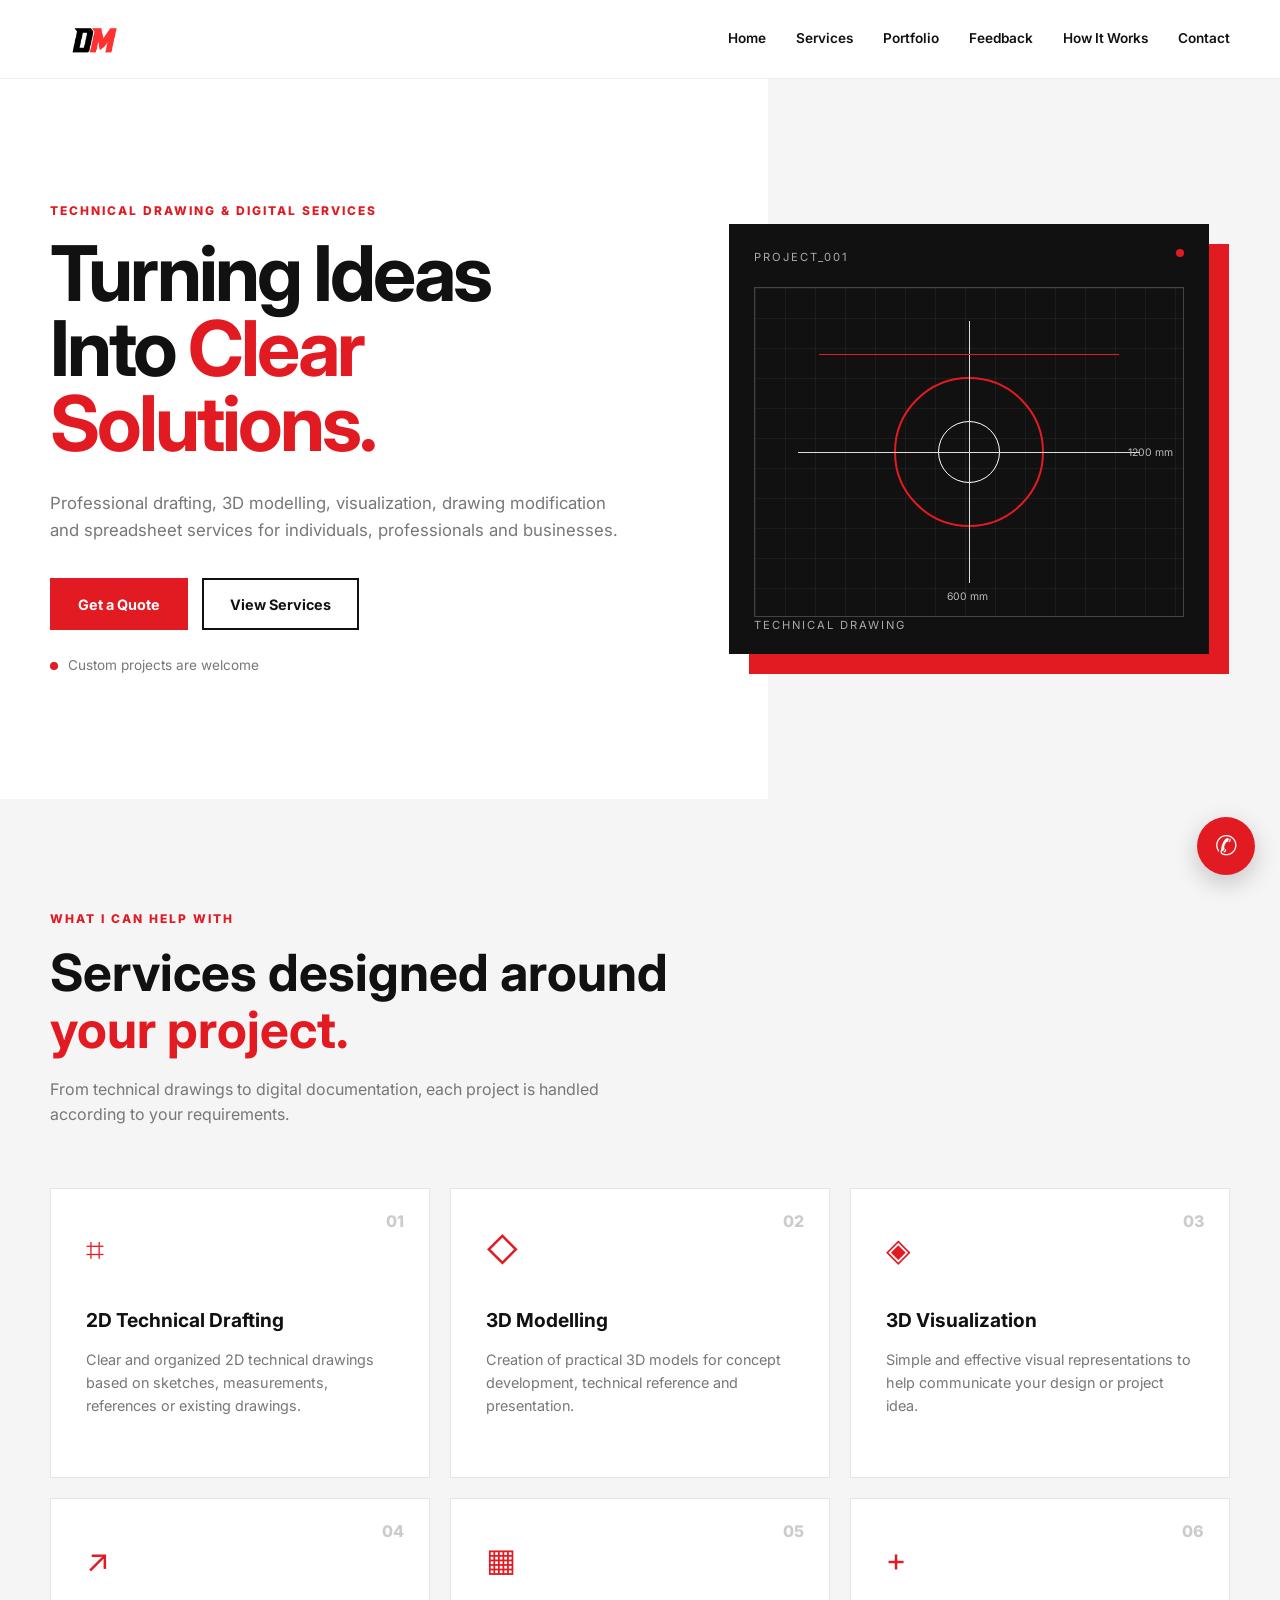
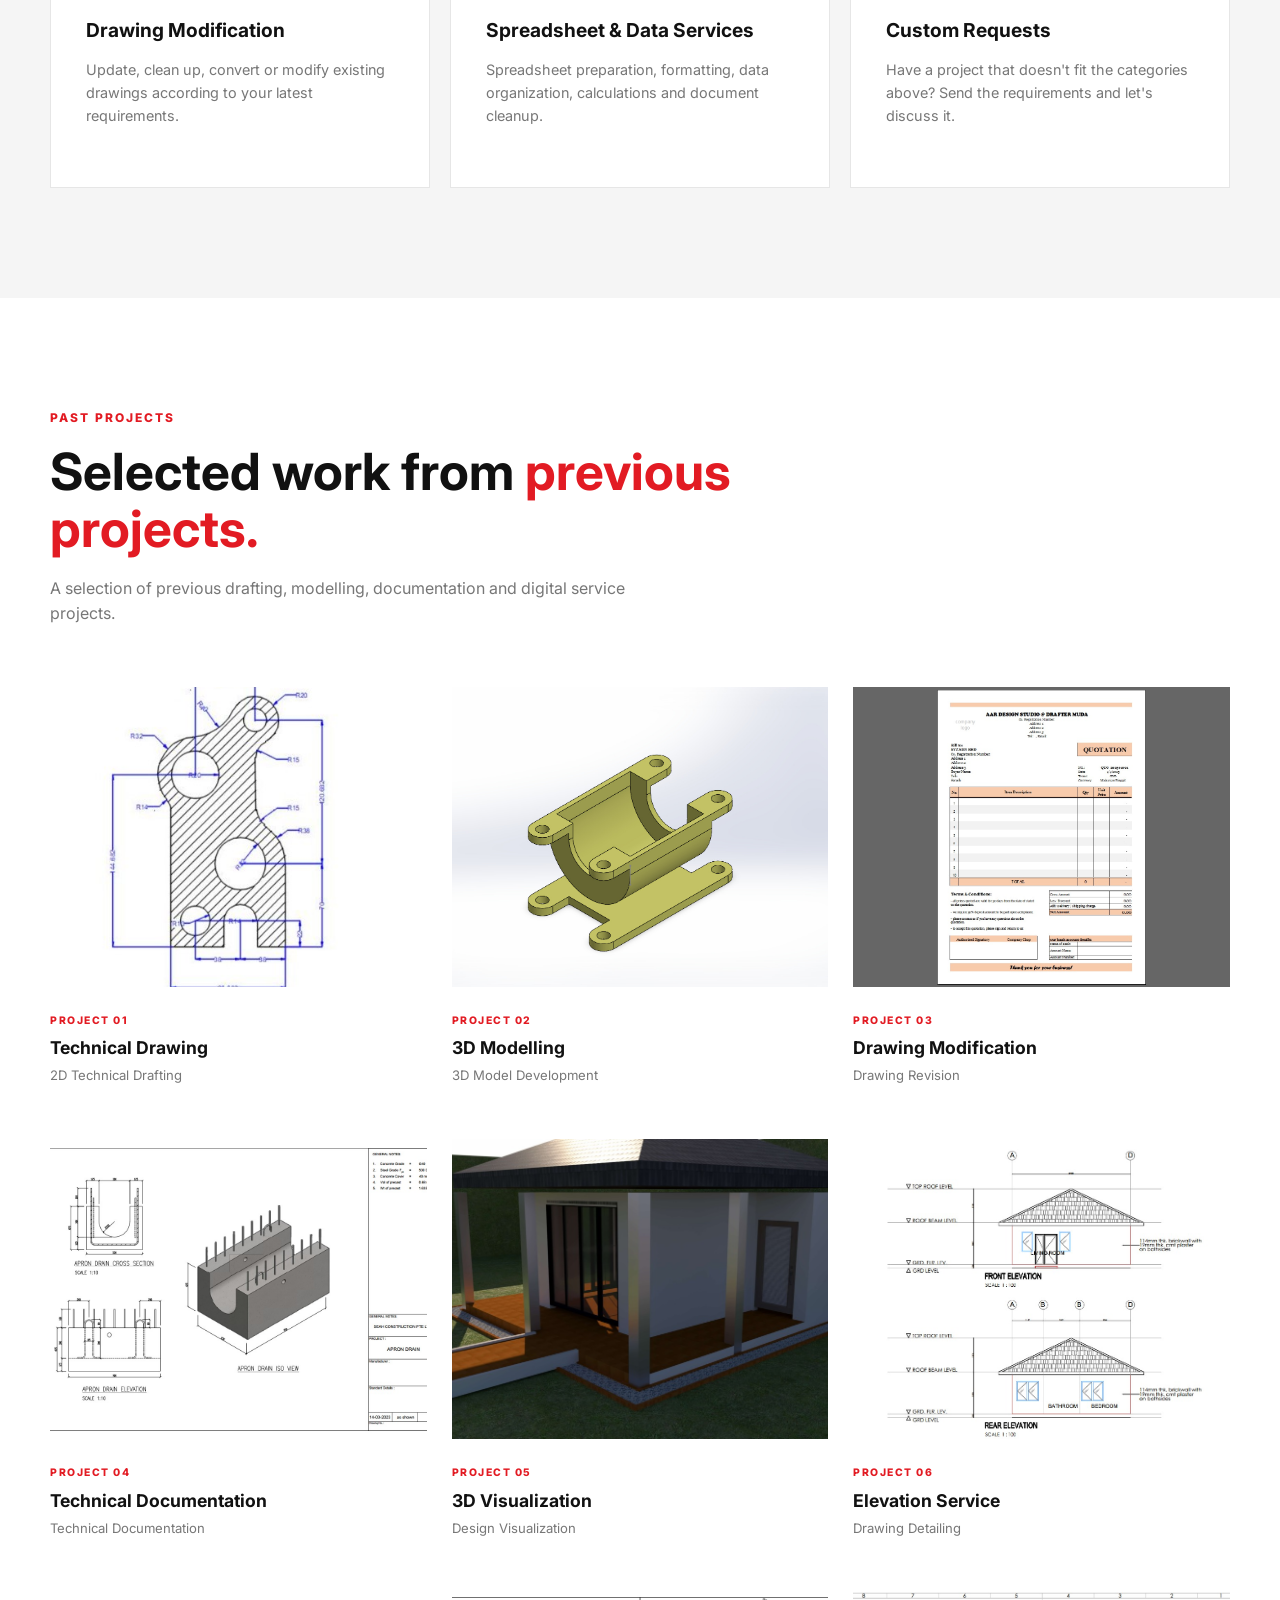
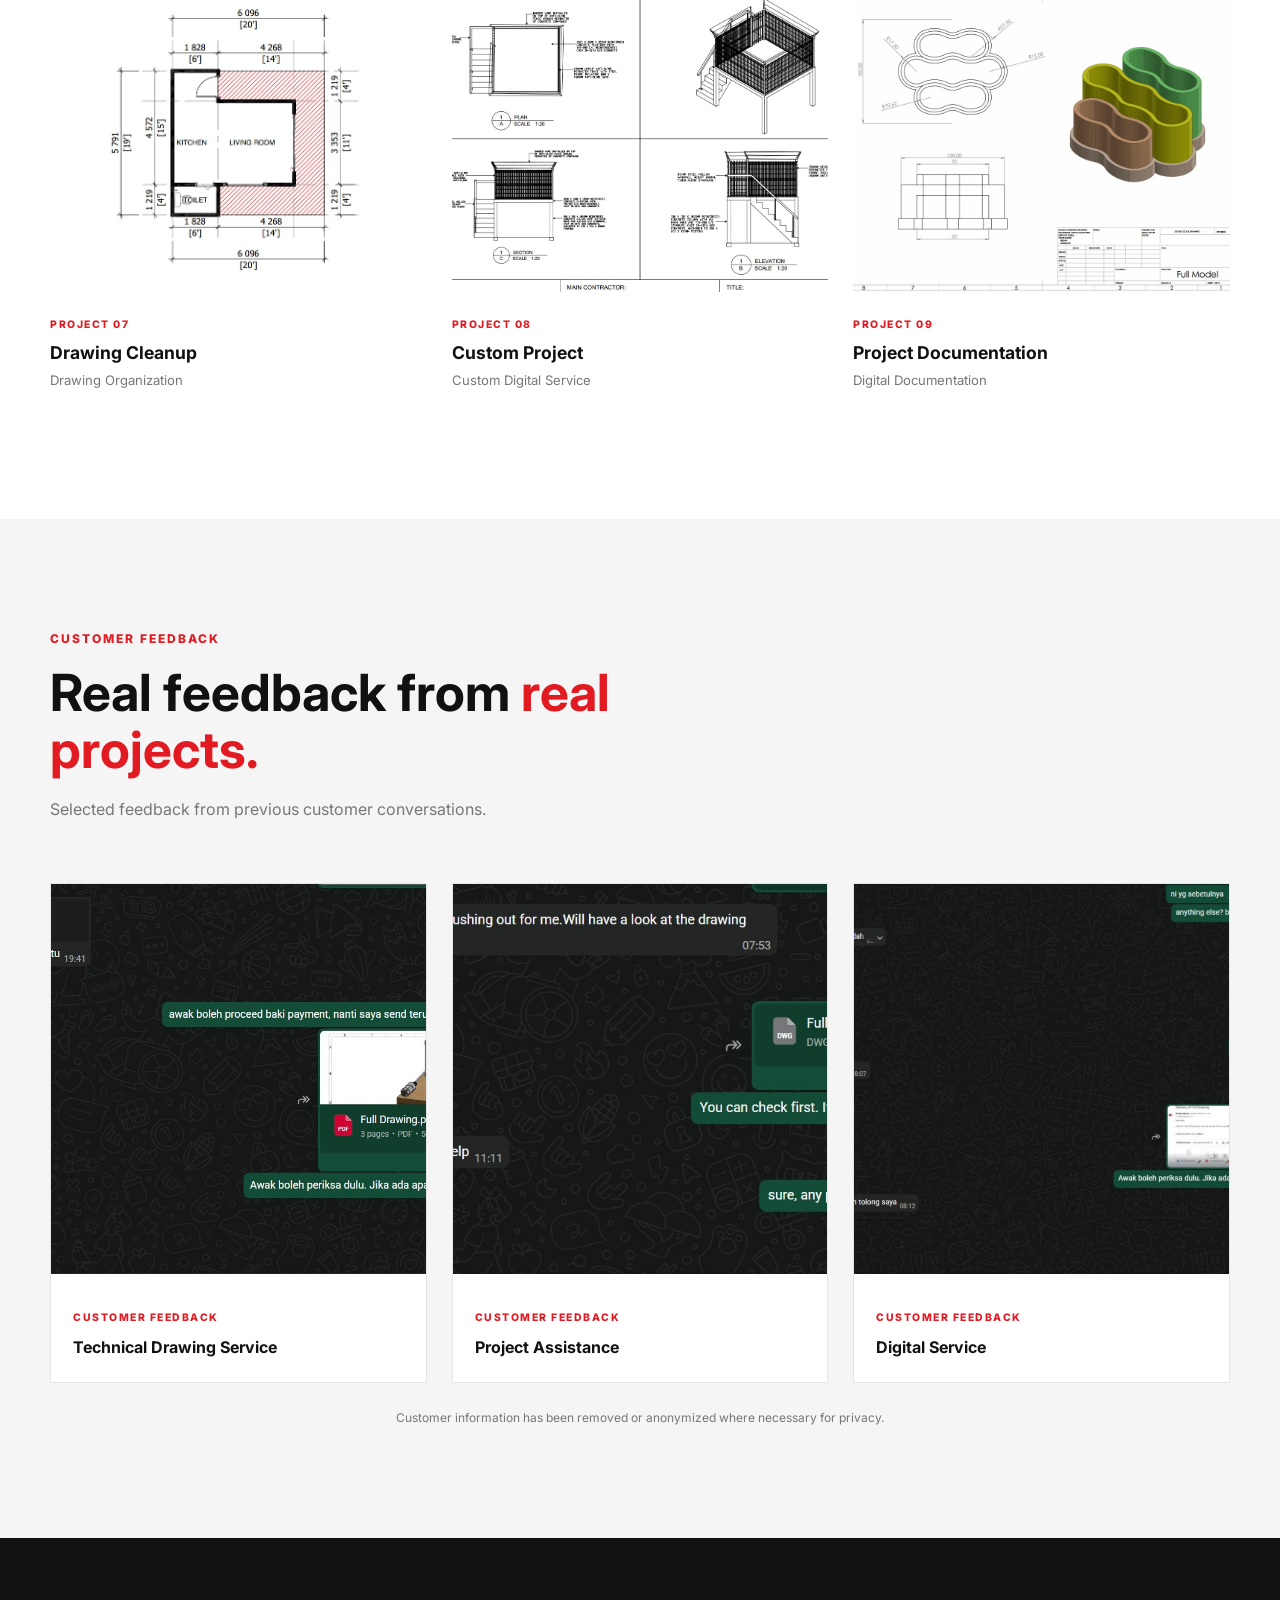
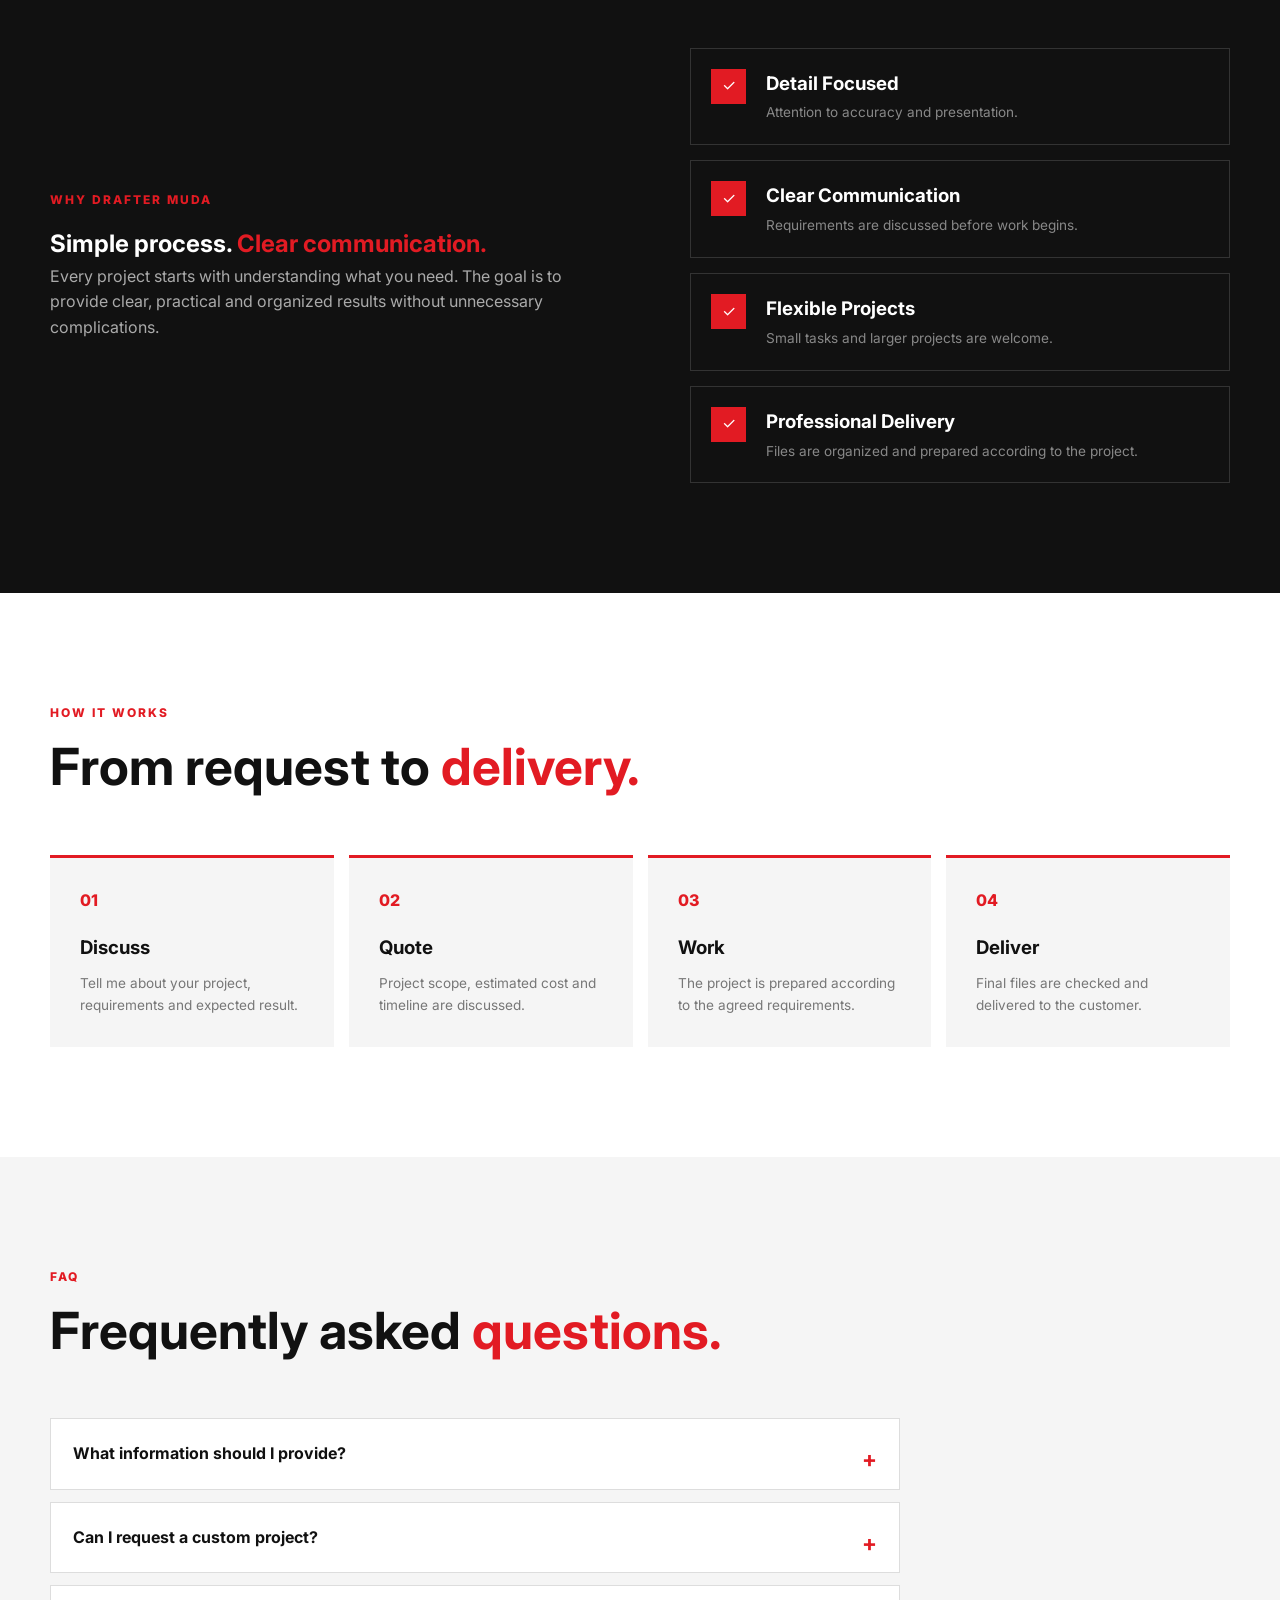
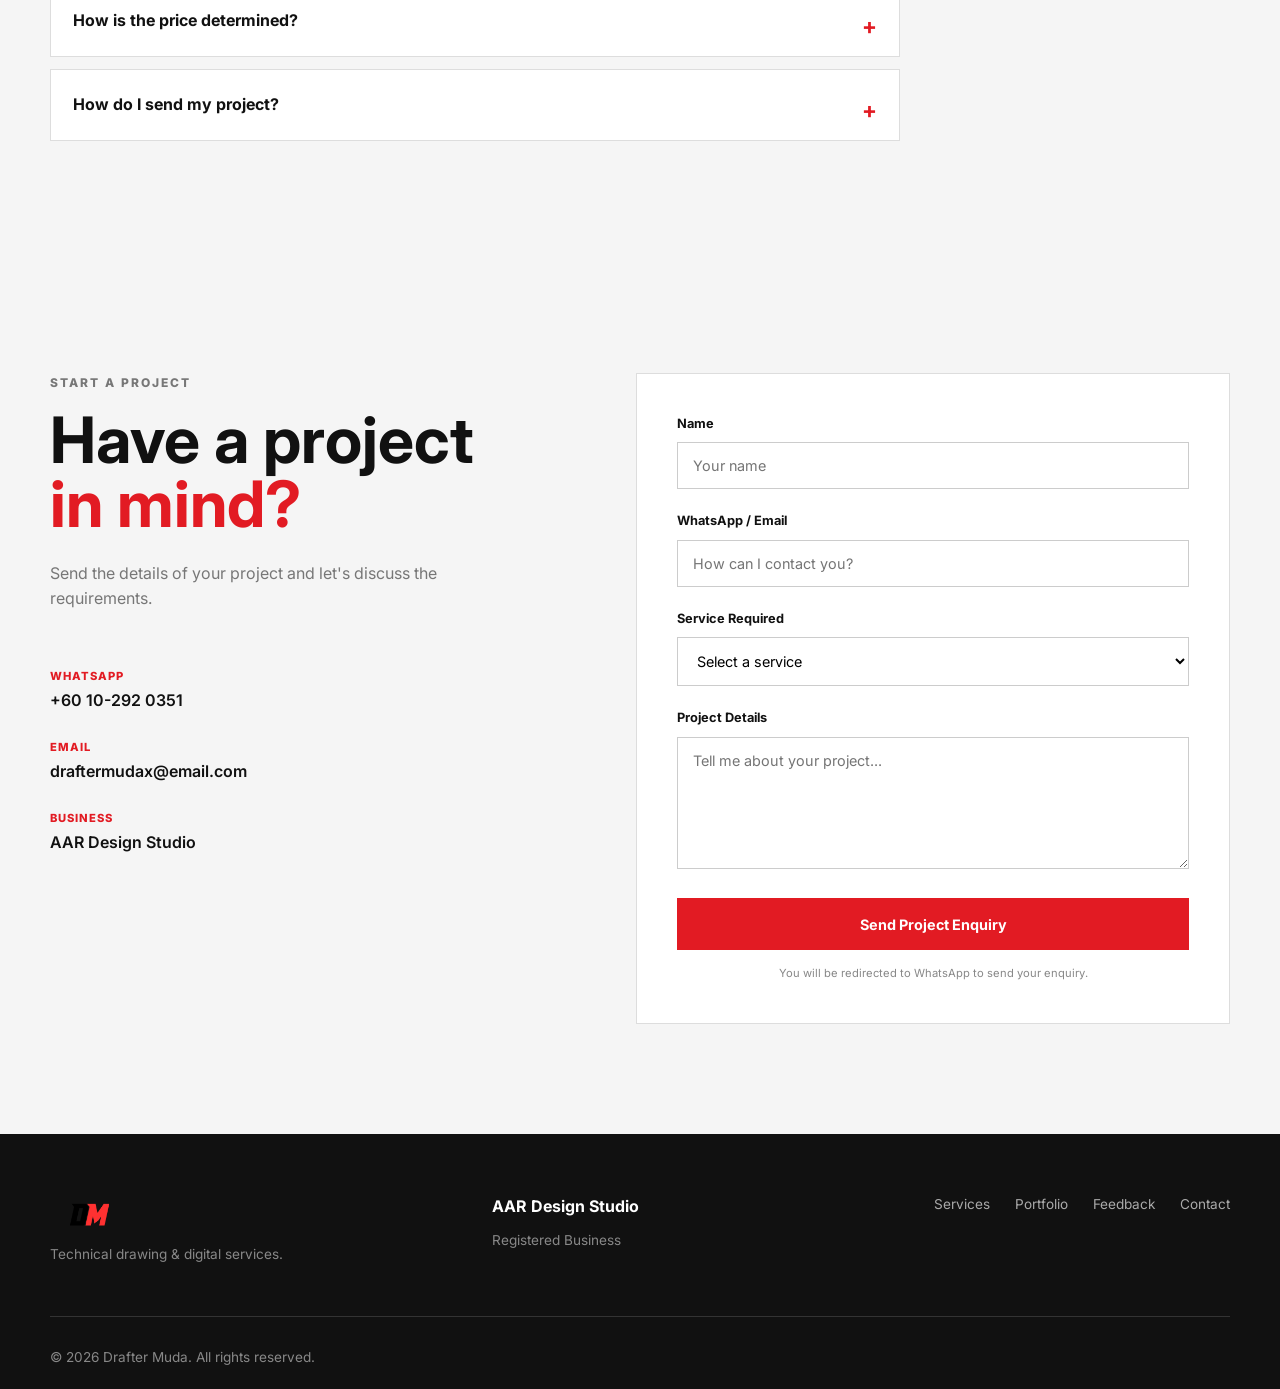
==== index.html @ 35974149 "Update index.html" ====
<!DOCTYPE html>
<html lang="en">

<head>
    
    <meta charset="UTF-8">

    <meta
        name="viewport"
        content="width=device-width, initial-scale=1.0"
    >

    <meta
        name="description"
        content="Drafter Muda - Technical Drawing, 3D Modelling, Visualization, Drawing Modification and Spreadsheet Services."
    >

    <meta
        name="keywords"
        content="technical drawing, drafting, 3D modelling, drawing service, spreadsheet service, Drafter Muda"
    >

    <title>Drafter Muda | Technical Drawing & Digital Services</title>

    <!-- Google Font -->
    <link rel="preconnect" href="https://fonts.googleapis.com">

    <link
        rel="preconnect"
        href="https://fonts.gstatic.com"
        crossorigin
    >

    <link
        href="https://fonts.googleapis.com/css2?family=Inter:wght@400;500;600;700;800&display=swap"
        rel="stylesheet"
    >

    <!-- Website CSS -->
    <link rel="stylesheet" href="style.css">
</head>

    <!-- Google tag (gtag.js) -->
<script async src="https://www.googletagmanager.com/gtag/js?id=AW-18478628558"></script>
<script>
  window.dataLayer = window.dataLayer || [];
  function gtag(){dataLayer.push(arguments);}
  gtag('js', new Date());

  gtag('config', 'AW-18478628558');
</script>

<body>

    <!-- =================================================
         HEADER
    ================================================== -->

    <header class="header">

        <div class="container nav-container">

            <!-- YOUR LOGO -->
            <a
                href="#home"
                class="logo"
                aria-label="Drafter Muda Home"
            >

                <img
                    src="images/logo.png"
                    alt="Drafter Muda"
                >

            </a>


            <!-- Mobile Menu Button -->
            <button
                class="menu-toggle"
                id="menuToggle"
                aria-label="Open navigation menu"
                aria-expanded="false"
            >
                ☰
            </button>


            <!-- Navigation -->
            <nav
                class="nav"
                id="nav"
            >

                <a href="#home">Home</a>

                <a href="#services">Services</a>

                <a href="#portfolio">Portfolio</a>

                <a href="#feedback">Feedback</a>

                <a href="#process">How It Works</a>

                <a href="#contact">Contact</a>

            </nav>

        </div>

    </header>



    <!-- =================================================
         MAIN
    ================================================== -->

    <main>


        <!-- =================================================
             HERO
        ================================================== -->

        <section
            class="hero"
            id="home"
        >

            <div class="container hero-grid">


                <!-- Hero Text -->

                <div class="hero-content">

                    <p class="eyebrow">
                        TECHNICAL DRAWING & DIGITAL SERVICES
                    </p>


                    <h1>

                        Turning Ideas Into
                        <span>Clear Solutions.</span>

                    </h1>


                    <p class="hero-description">

                        Professional drafting, 3D modelling,
                        visualization, drawing modification and
                        spreadsheet services for individuals,
                        professionals and businesses.

                    </p>


                    <div class="hero-buttons">

                        <a
                            href="#contact"
                            class="btn btn-primary"
                        >
                            Get a Quote
                        </a>


                        <a
                            href="#services"
                            class="btn btn-outline"
                        >
                            View Services
                        </a>

                    </div>


                    <div class="hero-note">

                        <span></span>

                        Custom projects are welcome

                    </div>

                </div>



                <!-- Hero Technical Graphic -->

                <div class="hero-visual">

                    <div class="drawing-card">

                        <div class="card-top">

                            <span>
                                PROJECT_001
                            </span>

                            <span class="red-dot"></span>

                        </div>


                        <div class="technical-drawing">

                            <div class="drawing-circle"></div>

                            <div class="drawing-line line-1"></div>

                            <div class="drawing-line line-2"></div>

                            <div class="drawing-line line-3"></div>


                            <div class="dimension dimension-1">
                                1200 mm
                            </div>

                            <div class="dimension dimension-2">
                                600 mm
                            </div>

                        </div>


                        <div class="card-bottom">

                            TECHNICAL DRAWING

                        </div>

                    </div>

                </div>

            </div>

        </section>



        <!-- =================================================
             SERVICES
        ================================================== -->

        <section
            class="section services"
            id="services"
        >

            <div class="container">


                <div class="section-heading">

                    <p class="eyebrow">
                        WHAT I CAN HELP WITH
                    </p>


                    <h2>

                        Services designed around
                        <span>your project.</span>

                    </h2>


                    <p>

                        From technical drawings to digital
                        documentation, each project is handled
                        according to your requirements.

                    </p>

                </div>



                <div class="services-grid">


                    <!-- Service 01 -->

                    <article class="service-card">

                        <div class="service-number">
                            01
                        </div>

                        <div class="service-icon">
                            ⌗
                        </div>

                        <h3>
                            2D Technical Drafting
                        </h3>

                        <p>

                            Clear and organized 2D technical
                            drawings based on sketches,
                            measurements, references or
                            existing drawings.

                        </p>

                    </article>



                    <!-- Service 02 -->

                    <article class="service-card">

                        <div class="service-number">
                            02
                        </div>

                        <div class="service-icon">
                            ◇
                        </div>

                        <h3>
                            3D Modelling
                        </h3>

                        <p>

                            Creation of practical 3D models
                            for concept development, technical
                            reference and presentation.

                        </p>

                    </article>



                    <!-- Service 03 -->

                    <article class="service-card">

                        <div class="service-number">
                            03
                        </div>

                        <div class="service-icon">
                            ◈
                        </div>

                        <h3>
                            3D Visualization
                        </h3>

                        <p>

                            Simple and effective visual
                            representations to help communicate
                            your design or project idea.

                        </p>

                    </article>



                    <!-- Service 04 -->

                    <article class="service-card">

                        <div class="service-number">
                            04
                        </div>

                        <div class="service-icon">
                            ↗
                        </div>

                        <h3>
                            Drawing Modification
                        </h3>

                        <p>

                            Update, clean up, convert or modify
                            existing drawings according to your
                            latest requirements.

                        </p>

                    </article>



                    <!-- Service 05 -->

                    <article class="service-card">

                        <div class="service-number">
                            05
                        </div>

                        <div class="service-icon">
                            ▦
                        </div>

                        <h3>
                            Spreadsheet & Data Services
                        </h3>

                        <p>

                            Spreadsheet preparation, formatting,
                            data organization, calculations and
                            document cleanup.

                        </p>

                    </article>



                    <!-- Service 06 -->

                    <article class="service-card">

                        <div class="service-number">
                            06
                        </div>

                        <div class="service-icon">
                            +
                        </div>

                        <h3>
                            Custom Requests
                        </h3>

                        <p>

                            Have a project that doesn't fit the
                            categories above? Send the requirements
                            and let's discuss it.

                        </p>

                    </article>

                </div>

            </div>

        </section>



        <!-- =================================================
     PAST PROJECTS
================================================== -->

<section
    class="section portfolio"
    id="portfolio"
>

    <div class="container">

        <div class="section-heading">

            <p class="eyebrow">
                PAST PROJECTS
            </p>

            <h2>
                Selected work from
                <span>previous projects.</span>
            </h2>

            <p>
                A selection of previous drafting, modelling,
                documentation and digital service projects.
            </p>

        </div>


        <div class="portfolio-grid">


            <!-- PROJECT 01 -->

            <article class="portfolio-item">

                <button
                    class="portfolio-image"
                    data-image="images/project-01.jpg"
                    data-title="Technical Drawing"
                    aria-label="View Technical Drawing"
                >

                    <img
                        src="images/project-01.jpg"
                        alt="Technical Drawing project"
                    >

                    <span class="image-overlay">
                        VIEW PROJECT
                    </span>

                </button>

                <div class="portfolio-info">

                    <span class="project-number">
                        PROJECT 01
                    </span>

                    <h3>
                        Technical Drawing
                    </h3>

                    <p>
                        2D Technical Drafting
                    </p>

                </div>

            </article>



            <!-- PROJECT 02 -->

            <article class="portfolio-item">

                <button
                    class="portfolio-image"
                    data-image="images/project-02.jpg"
                    data-title="3D Modelling"
                    aria-label="View 3D Modelling Project"
                >

                    <img
                        src="images/project-02.JPG"
                        alt="3D Modelling project"
                    >

                    <span class="image-overlay">
                        VIEW PROJECT
                    </span>

                </button>

                <div class="portfolio-info">

                    <span class="project-number">
                        PROJECT 02
                    </span>

                    <h3>
                        3D Modelling
                    </h3>

                    <p>
                        3D Model Development
                    </p>

                </div>

            </article>



            <!-- PROJECT 03 -->

            <article class="portfolio-item">

                <button
                    class="portfolio-image"
                    data-image="images/project-03.jpg"
                    data-title="Drawing Modification"
                    aria-label="View Drawing Modification Project"
                >

                    <img
                        src="images/project-03.jpg"
                        alt="Drawing modification project"
                    >

                    <span class="image-overlay">
                        VIEW PROJECT
                    </span>

                </button>

                <div class="portfolio-info">

                    <span class="project-number">
                        PROJECT 03
                    </span>

                    <h3>
                        Drawing Modification
                    </h3>

                    <p>
                        Drawing Revision
                    </p>

                </div>

            </article>



            <!-- PROJECT 04 -->

            <article class="portfolio-item">

                <button
                    class="portfolio-image"
                    data-image="images/project-04.jpg"
                    data-title="Technical Documentation"
                    aria-label="View Technical Documentation"
                >

                    <img
                        src="images/project-04.jpg"
                        alt="Technical documentation project"
                    >

                    <span class="image-overlay">
                        VIEW PROJECT
                    </span>

                </button>

                <div class="portfolio-info">

                    <span class="project-number">
                        PROJECT 04
                    </span>

                    <h3>
                        Technical Documentation
                    </h3>

                    <p>
                        Technical Documentation
                    </p>

                </div>

            </article>



            <!-- PROJECT 05 -->

            <article class="portfolio-item">

                <button
                    class="portfolio-image"
                    data-image="images/project-05.jpg"
                    data-title="3D Visualization"
                    aria-label="View 3D Visualization"
                >

                    <img
                        src="images/project-05.jpg"
                        alt="3D Visualization project"
                    >

                    <span class="image-overlay">
                        VIEW PROJECT
                    </span>

                </button>

                <div class="portfolio-info">

                    <span class="project-number">
                        PROJECT 05
                    </span>

                    <h3>
                        3D Visualization
                    </h3>

                    <p>
                        Design Visualization
                    </p>

                </div>

            </article>



            <!-- PROJECT 06 -->

            <article class="portfolio-item">

                <button
                    class="portfolio-image"
                    data-image="images/project-06.jpg"
                    data-title="Spreadsheet Service"
                    aria-label="View Spreadsheet Service"
                >

                    <img
                        src="images/project-06.jpg"
                        alt="Spreadsheet service project"
                    >

                    <span class="image-overlay">
                        VIEW PROJECT
                    </span>

                </button>

                <div class="portfolio-info">

                    <span class="project-number">
                        PROJECT 06
                    </span>

                    <h3>
                        Elevation Service
                    </h3>

                    <p>
                        Drawing Detailing
                    </p>

                </div>

            </article>



            <!-- PROJECT 07 -->

            <article class="portfolio-item">

                <button
                    class="portfolio-image"
                    data-image="images/project-07.jpg"
                    data-title="Drawing Cleanup"
                    aria-label="View Drawing Cleanup Project"
                >

                    <img
                        src="images/project-07.jpg"
                        alt="Drawing cleanup project"
                    >

                    <span class="image-overlay">
                        VIEW PROJECT
                    </span>

                </button>

                <div class="portfolio-info">

                    <span class="project-number">
                        PROJECT 07
                    </span>

                    <h3>
                        Drawing Cleanup
                    </h3>

                    <p>
                        Drawing Organization
                    </p>

                </div>

            </article>



            <!-- PROJECT 08 -->

            <article class="portfolio-item">

                <button
                    class="portfolio-image"
                    data-image="images/project-08.jpg"
                    data-title="Custom Project"
                    aria-label="View Custom Project"
                >

                    <img
                        src="images/project-08.jpg"
                        alt="Custom project"
                    >

                    <span class="image-overlay">
                        VIEW PROJECT
                    </span>

                </button>

                <div class="portfolio-info">

                    <span class="project-number">
                        PROJECT 08
                    </span>

                    <h3>
                        Custom Project
                    </h3>

                    <p>
                        Custom Digital Service
                    </p>

                </div>

            </article>



            <!-- PROJECT 09 -->

            <article class="portfolio-item">

                <button
                    class="portfolio-image"
                    data-image="images/project-09.jpg"
                    data-title="Project Documentation"
                    aria-label="View Project Documentation"
                >

                    <img
                        src="images/project-09.jpg"
                        alt="Project documentation"
                    >

                    <span class="image-overlay">
                        VIEW PROJECT
                    </span>

                </button>

                <div class="portfolio-info">

                    <span class="project-number">
                        PROJECT 09
                    </span>

                    <h3>
                        Project Documentation
                    </h3>

                    <p>
                        Digital Documentation
                    </p>

                </div>

            </article>

        </div>

    </div>

</section>



        <!-- =================================================
             CUSTOMER FEEDBACK
        ================================================== -->

        <section
            class="section feedback"
            id="feedback"
        >

            <div class="container">


                <div class="section-heading">

                    <p class="eyebrow">
                        CUSTOMER FEEDBACK
                    </p>


                    <h2>

                        Real feedback from
                        <span>real projects.</span>

                    </h2>


                    <p>

                        Selected feedback from previous customer
                        conversations.

                    </p>

                </div>



                <!-- Feedback Gallery -->

                <div class="feedback-grid">


                    <!-- Feedback 01 -->

                    <article class="feedback-card">

                        <button
                            class="feedback-image"
                            data-image="images/feedback-01.jpg"
                            data-title="Customer Feedback"
                            aria-label="View customer feedback"
                        >

                            <img
                                src="images/feedback-01.jpg"
                                alt="Customer feedback screenshot"
                            >

                            <span class="image-overlay">
                                VIEW FEEDBACK
                            </span>

                        </button>


                        <div class="feedback-caption">

                            <span>
                                CUSTOMER FEEDBACK
                            </span>

                            <h3>
                                Technical Drawing Service
                            </h3>

                        </div>

                    </article>



                    <!-- Feedback 02 -->

                    <article class="feedback-card">

                        <button
                            class="feedback-image"
                            data-image="images/feedback-02.jpg"
                            data-title="Customer Feedback"
                            aria-label="View customer feedback"
                        >

                            <img
                                src="images/feedback-02.jpg"
                                alt="Customer feedback screenshot"
                            >

                            <span class="image-overlay">
                                VIEW FEEDBACK
                            </span>

                        </button>


                        <div class="feedback-caption">

                            <span>
                                CUSTOMER FEEDBACK
                            </span>

                            <h3>
                                Project Assistance
                            </h3>

                        </div>

                    </article>



                    <!-- Feedback 03 -->

                    <article class="feedback-card">

                        <button
                            class="feedback-image"
                            data-image="images/feedback-03.jpg"
                            data-title="Customer Feedback"
                            aria-label="View customer feedback"
                        >

                            <img
                                src="images/feedback-03.jpg"
                                alt="Customer feedback screenshot"
                            >

                            <span class="image-overlay">
                                VIEW FEEDBACK
                            </span>

                        </button>


                        <div class="feedback-caption">

                            <span>
                                CUSTOMER FEEDBACK
                            </span>

                            <h3>
                                Digital Service
                            </h3>

                        </div>

                    </article>

                </div>


                <p class="feedback-note">

                    Customer information has been removed or
                    anonymized where necessary for privacy.

                </p>

            </div>

        </section>



        <!-- =================================================
             WHY DRAFTER MUDA
        ================================================== -->

        <section class="section why">

            <div class="container why-grid">


                <div>

                    <p class="eyebrow">
                        WHY DRAFTER MUDA
                    </p>


                    <h2>

                        Simple process.
                        <span>Clear communication.</span>

                    </h2>


                    <p class="why-description">

                        Every project starts with understanding
                        what you need. The goal is to provide
                        clear, practical and organized results
                        without unnecessary complications.

                    </p>

                </div>



                <div class="benefits">


                    <div class="benefit">

                        <span>✓</span>

                        <div>

                            <h3>
                                Detail Focused
                            </h3>

                            <p>
                                Attention to accuracy and presentation.
                            </p>

                        </div>

                    </div>



                    <div class="benefit">

                        <span>✓</span>

                        <div>

                            <h3>
                                Clear Communication
                            </h3>

                            <p>
                                Requirements are discussed before
                                work begins.
                            </p>

                        </div>

                    </div>



                    <div class="benefit">

                        <span>✓</span>

                        <div>

                            <h3>
                                Flexible Projects
                            </h3>

                            <p>
                                Small tasks and larger projects
                                are welcome.
                            </p>

                        </div>

                    </div>



                    <div class="benefit">

                        <span>✓</span>

                        <div>

                            <h3>
                                Professional Delivery
                            </h3>

                            <p>
                                Files are organized and prepared
                                according to the project.
                            </p>

                        </div>

                    </div>

                </div>

            </div>

        </section>



        <!-- =================================================
             PROCESS
        ================================================== -->

        <section
            class="section process"
            id="process"
        >

            <div class="container">


                <div class="section-heading">

                    <p class="eyebrow">
                        HOW IT WORKS
                    </p>


                    <h2>

                        From request to
                        <span>delivery.</span>

                    </h2>

                </div>



                <div class="process-grid">


                    <div class="process-step">

                        <span>01</span>

                        <h3>
                            Discuss
                        </h3>

                        <p>

                            Tell me about your project,
                            requirements and expected result.

                        </p>

                    </div>



                    <div class="process-step">

                        <span>02</span>

                        <h3>
                            Quote
                        </h3>

                        <p>

                            Project scope, estimated cost
                            and timeline are discussed.

                        </p>

                    </div>



                    <div class="process-step">

                        <span>03</span>

                        <h3>
                            Work
                        </h3>

                        <p>

                            The project is prepared according
                            to the agreed requirements.

                        </p>

                    </div>



                    <div class="process-step">

                        <span>04</span>

                        <h3>
                            Deliver
                        </h3>

                        <p>

                            Final files are checked and
                            delivered to the customer.

                        </p>

                    </div>

                </div>

            </div>

        </section>



        <!-- =================================================
             FAQ
        ================================================== -->

        <section class="section faq">

            <div class="container">


                <div class="section-heading">

                    <p class="eyebrow">
                        FAQ
                    </p>


                    <h2>

                        Frequently asked
                        <span>questions.</span>

                    </h2>

                </div>



                <div class="faq-list">


                    <details>

                        <summary>
                            What information should I provide?
                        </summary>

                        <p>

                            Please provide your drawing, sketch,
                            measurements, reference files or a
                            description of what you need.

                        </p>

                    </details>



                    <details>

                        <summary>
                            Can I request a custom project?
                        </summary>

                        <p>

                            Yes. If your project does not fit
                            one of the listed services, send the
                            requirements and it can be discussed.

                        </p>

                    </details>



                    <details>

                        <summary>
                            How is the price determined?
                        </summary>

                        <p>

                            Pricing depends on project complexity,
                            required work, quantity of drawings,
                            deadline and other requirements.

                        </p>

                    </details>



                    <details>

                        <summary>
                            How do I send my project?
                        </summary>

                        <p>

                            You can contact Drafter Muda through
                            WhatsApp or the enquiry form and provide
                            your project details and references.

                        </p>

                    </details>

                </div>

            </div>

        </section>



        <!-- =================================================
             CONTACT
        ================================================== -->

        <section
            class="section contact"
            id="contact"
        >

            <div class="container contact-grid">


                <!-- Contact Information -->

                <div class="contact-intro">

                    <p class="eyebrow">
                        START A PROJECT
                    </p>


                    <h2>

                        Have a project
                        <span>in mind?</span>

                    </h2>


                    <p>

                        Send the details of your project and
                        let's discuss the requirements.

                    </p>



                    <div class="contact-details">


                        <div>

                            <span>
                                WHATSAPP
                            </span>

                            <p id="displayWhatsApp">
                                +60 10-292 0351
                            </p>

                        </div>



                        <div>

                            <span>
                                EMAIL
                            </span>

                            <p>
                                draftermudax@email.com
                            </p>

                        </div>



                        <div>

                            <span>
                                BUSINESS
                            </span>

                            <p>
                                AAR Design Studio
                            </p>

                        </div>

                    </div>

                </div>



                <!-- Contact Form -->

                <form
                    class="contact-form"
                    id="contactForm"
                >


                    <div class="form-group">

                        <label for="name">
                            Name
                        </label>

                        <input
                            type="text"
                            id="name"
                            placeholder="Your name"
                            required
                        >

                    </div>



                    <div class="form-group">

                        <label for="contactInfo">
                            WhatsApp / Email
                        </label>

                        <input
                            type="text"
                            id="contactInfo"
                            placeholder="How can I contact you?"
                            required
                        >

                    </div>



                    <div class="form-group">

                        <label for="service">
                            Service Required
                        </label>

                        <select
                            id="service"
                            required
                        >

                            <option value="">
                                Select a service
                            </option>

                            <option>
                                2D Technical Drafting
                            </option>

                            <option>
                                3D Modelling
                            </option>

                            <option>
                                3D Visualization
                            </option>

                            <option>
                                Drawing Modification
                            </option>

                            <option>
                                Spreadsheet & Data Services
                            </option>

                            <option>
                                Custom Request
                            </option>

                        </select>

                    </div>



                    <div class="form-group">

                        <label for="message">
                            Project Details
                        </label>

                        <textarea
                            id="message"
                            rows="6"
                            placeholder="Tell me about your project..."
                            required
                        ></textarea>

                    </div>



                    <button
                        type="submit"
                        class="btn btn-primary btn-full"
                    >
                        Send Project Enquiry
                    </button>


                    <p class="form-note">

                        You will be redirected to WhatsApp
                        to send your enquiry.

                    </p>

                </form>

            </div>

        </section>

    </main>



    <!-- =================================================
         IMAGE LIGHTBOX
    ================================================== -->

    <div
        class="lightbox"
        id="lightbox"
        aria-hidden="true"
    >

        <button
            class="lightbox-close"
            id="lightboxClose"
            aria-label="Close image"
        >
            ×
        </button>


        <div class="lightbox-content">

            <img
                id="lightboxImage"
                src=""
                alt=""
            >

            <p id="lightboxTitle"></p>

        </div>

    </div>



    <!-- =================================================
         FLOATING WHATSAPP
    ================================================== -->

    <a
        href="#contact"
        class="floating-whatsapp"
        aria-label="Contact Drafter Muda"
    >
        <span>✆</span>
    </a>



    <!-- =================================================
         FOOTER
    ================================================== -->

    <footer class="footer">

        <div class="container footer-grid">


            <div>

                <a
                    href="#home"
                    class="footer-logo"
                >

                    <img
                        src="images/logo.png"
                        alt="Drafter Muda"
                    >

                </a>


                <p>
                    Technical drawing & digital services.
                </p>

            </div>



            <div class="footer-business">

                <strong>
                    AAR Design Studio
                </strong>

                <p>
                    Registered Business
                </p>

            </div>



            <div class="footer-links">

                <a href="#services">
                    Services
                </a>

                <a href="#portfolio">
                    Portfolio
                </a>

                <a href="#feedback">
                    Feedback
                </a>

                <a href="#contact">
                    Contact
                </a>

            </div>

        </div>



        <div class="container footer-bottom">

            <p>

                ©
                <span id="year"></span>
                Drafter Muda.
                All rights reserved.

            </p>

        </div>

    </footer>



    <!-- JavaScript -->

    <script src="script.js"></script>

</body>

</html>
---- style.css ----
/* =====================================================
   DRAFTER MUDA
   COMPLETE WEBSITE STYLES
===================================================== */


/* =====================================================
   VARIABLES
===================================================== */

:root {

    --black: #111111;

    --dark: #181818;

    --red: #e21b23;

    --red-dark: #bd1219;

    --white: #ffffff;

    --light: #f5f5f5;

    --grey: #777777;

    --border: #dddddd;

    --max-width: 1180px;

}


/* =====================================================
   RESET
===================================================== */

* {

    margin: 0;

    padding: 0;

    box-sizing: border-box;

}


html {

    scroll-behavior: smooth;

}


body {

    font-family: "Inter", sans-serif;

    color: var(--black);

    background: var(--white);

    line-height: 1.6;

}


body.no-scroll {

    overflow: hidden;

}


img {

    max-width: 100%;

    display: block;

}


a {

    color: inherit;

    text-decoration: none;

}


button,
input,
textarea,
select {

    font-family: inherit;

}


/* =====================================================
   GENERAL
===================================================== */

.container {

    width: min(
        calc(100% - 40px),
        var(--max-width)
    );

    margin: auto;

}


.section {

    padding: 110px 0;

}


.eyebrow {

    color: var(--red);

    font-size: 0.75rem;

    font-weight: 800;

    letter-spacing: 2px;

    margin-bottom: 16px;

}


.section-heading {

    max-width: 720px;

    margin-bottom: 60px;

}


.section-heading h2 {

    font-size: clamp(
        2rem,
        4vw,
        3.5rem
    );

    line-height: 1.1;

    margin-bottom: 20px;

}


.section-heading h2 span,
.hero h1 span,
.why h2 span,
.contact-intro h2 span {

    color: var(--red);

}


.section-heading > p:last-child {

    color: var(--grey);

    max-width: 600px;

}


/* =====================================================
   HEADER
===================================================== */

.header {

    position: sticky;

    top: 0;

    z-index: 1000;

    background:
        rgba(
            255,
            255,
            255,
            0.97
        );

    backdrop-filter: blur(10px);

    border-bottom: 1px solid #eeeeee;

}


.nav-container {

    height: 78px;

    display: flex;

    align-items: center;

    justify-content: space-between;

}


/* SMALL TOP-LEFT LOGO */

.logo {

    display: flex;

    align-items: center;

}


.logo img {

    width: 135px;

    height: auto;

    max-height: 48px;

    object-fit: contain;

}


/* Navigation */

.nav {

    display: flex;

    align-items: center;

    gap: 30px;

}


.nav a {

    font-size: 0.85rem;

    font-weight: 600;

    transition:
        color 0.2s ease;

}


.nav a:hover {

    color: var(--red);

}


/* Mobile menu */

.menu-toggle {

    display: none;

    border: none;

    background: transparent;

    font-size: 1.8rem;

    cursor: pointer;

}


/* =====================================================
   BUTTONS
===================================================== */

.btn {

    display: inline-flex;

    align-items: center;

    justify-content: center;

    min-height: 52px;

    padding: 0 26px;

    border: 2px solid var(--black);

    font-weight: 700;

    font-size: 0.9rem;

    transition:
        background 0.2s ease,
        color 0.2s ease,
        transform 0.2s ease;

}


.btn:hover {

    transform: translateY(-2px);

}


.btn-primary {

    background: var(--red);

    border-color: var(--red);

    color: var(--white);

}


.btn-primary:hover {

    background: var(--red-dark);

    border-color: var(--red-dark);

}


.btn-outline {

    background: var(--white);

    color: var(--black);

}


.btn-outline:hover {

    background: var(--black);

    color: var(--white);

}


.btn-full {

    width: 100%;

    cursor: pointer;

}


/* =====================================================
   HERO
===================================================== */

.hero {

    min-height: 720px;

    display: flex;

    align-items: center;

    background:

        linear-gradient(
            90deg,
            #ffffff 60%,
            #f5f5f5 60%
        );

}


.hero-grid {

    display: grid;

    grid-template-columns:
        1.05fr
        0.95fr;

    gap: 80px;

    align-items: center;

}


.hero h1 {

    max-width: 720px;

    font-size: clamp(
        3rem,
        6vw,
        5.5rem
    );

    line-height: 0.98;

    letter-spacing: -3px;

    margin-bottom: 28px;

}


.hero-description {

    max-width: 620px;

    color: var(--grey);

    font-size: 1.05rem;

    margin-bottom: 35px;

}


.hero-buttons {

    display: flex;

    gap: 14px;

    flex-wrap: wrap;

}


.hero-note {

    display: flex;

    align-items: center;

    gap: 10px;

    margin-top: 25px;

    color: var(--grey);

    font-size: 0.85rem;

}


.hero-note span {

    width: 8px;

    height: 8px;

    background: var(--red);

    border-radius: 50%;

}


/* =====================================================
   TECHNICAL CARD
===================================================== */

.hero-visual {

    display: flex;

    justify-content: center;

}


.drawing-card {

    width: min(
        100%,
        480px
    );

    height: 430px;

    background: var(--black);

    color: var(--white);

    padding: 25px;

    box-shadow:
        20px 20px 0 var(--red);

}


.card-top {

    display: flex;

    justify-content: space-between;

    font-size: 0.7rem;

    letter-spacing: 2px;

    color: #aaa;

}


.red-dot {

    width: 8px;

    height: 8px;

    background: var(--red);

    border-radius: 50%;

}


.technical-drawing {

    position: relative;

    height: 330px;

    margin-top: 20px;

    border: 1px solid #444;

    overflow: hidden;

}


.technical-drawing::before {

    content: "";

    position: absolute;

    inset: 0;

    background-image:
        linear-gradient(
            rgba(255,255,255,.05) 1px,
            transparent 1px
        ),
        linear-gradient(
            90deg,
            rgba(255,255,255,.05) 1px,
            transparent 1px
        );

    background-size: 30px 30px;

}


.drawing-circle {

    position: absolute;

    width: 150px;

    height: 150px;

    border: 2px solid var(--red);

    border-radius: 50%;

    left: 50%;

    top: 50%;

    transform:
        translate(
            -50%,
            -50%
        );

}


.drawing-circle::after {

    content: "";

    position: absolute;

    width: 60px;

    height: 60px;

    border: 1px solid white;

    border-radius: 50%;

    top: 50%;

    left: 50%;

    transform:
        translate(
            -50%,
            -50%
        );

}


.drawing-line {

    position: absolute;

    background: #ddd;

}


.line-1 {

    width: 80%;

    height: 1px;

    left: 10%;

    top: 50%;

}


.line-2 {

    height: 80%;

    width: 1px;

    left: 50%;

    top: 10%;

}


.line-3 {

    width: 70%;

    height: 1px;

    left: 15%;

    top: 20%;

    background: var(--red);

}


.dimension {

    position: absolute;

    font-size: 0.65rem;

    color: #bbb;

}


.dimension-1 {

    right: 10px;

    top: 48%;

}


.dimension-2 {

    bottom: 10px;

    left: 45%;

}


.card-bottom {

    font-size: 0.7rem;

    letter-spacing: 2px;

    color: #aaa;

}


/* =====================================================
   SERVICES
===================================================== */

.services {

    background: var(--light);

}


.services-grid {

    display: grid;

    grid-template-columns:
        repeat(3, 1fr);

    gap: 20px;

}


.service-card {

    position: relative;

    background: var(--white);

    padding: 35px;

    min-height: 290px;

    border: 1px solid #e6e6e6;

    transition:
        transform 0.2s ease,
        box-shadow 0.2s ease;

}


.service-card:hover {

    transform: translateY(-5px);

    box-shadow:
        0 15px 40px
        rgba(0,0,0,.08);

}


.service-number {

    position: absolute;

    top: 20px;

    right: 25px;

    color: #ccc;

    font-weight: 800;

}


.service-icon {

    font-size: 2rem;

    color: var(--red);

    margin-bottom: 30px;

}


.service-card h3 {

    font-size: 1.2rem;

    margin-bottom: 12px;

}


.service-card p {

    color: var(--grey);

    font-size: 0.9rem;

}


/* =====================================================
   PAST PROJECTS
===================================================== */

.portfolio-grid {

    display: grid;

    grid-template-columns:
        repeat(3, 1fr);

    gap: 35px 25px;

}


.portfolio-item {

    overflow: hidden;

}


.portfolio-image {

    position: relative;

    width: 100%;

    height: 300px;

    padding: 0;

    border: none;

    background: #111;

    overflow: hidden;

    cursor: pointer;

}


.portfolio-image img {

    width: 100%;

    height: 100%;

    object-fit: cover;

    transition:
        transform 0.4s ease;

}


.portfolio-image:hover img {

    transform: scale(1.05);

}


.image-overlay {

    position: absolute;

    inset: 0;

    display: flex;

    align-items: center;

    justify-content: center;

    background:
        rgba(
            226,
            27,
            35,
            0.88
        );

    color: white;

    font-size: 0.8rem;

    font-weight: 800;

    letter-spacing: 1px;

    opacity: 0;

    transition:
        opacity 0.25s ease;

}


.portfolio-image:hover
.image-overlay {

    opacity: 1;

}


.portfolio-info {

    padding: 18px 0;

}


.project-number {

    display: block;

    color: var(--red);

    font-size: 0.65rem;

    font-weight: 800;

    letter-spacing: 1.5px;

    margin-bottom: 5px;

}


.portfolio-info h3 {

    font-size: 1.1rem;

    margin-bottom: 3px;

}


.portfolio-info p {

    color: var(--grey);

    font-size: 0.82rem;

}


/* TABLET */

@media (max-width: 950px) {

    .portfolio-grid {

        grid-template-columns:
            repeat(2, 1fr);

    }

}


/* MOBILE */

@media (max-width: 650px) {

    .portfolio-grid {

        grid-template-columns: 1fr;

        gap: 30px;

    }

    .portfolio-image {

        height: 300px;

    }

}

/* =====================================================
   CUSTOMER FEEDBACK
===================================================== */

.feedback {

    background: var(--light);

}


.feedback-grid {

    display: grid;

    grid-template-columns:
        repeat(3, 1fr);

    gap: 25px;

}


.feedback-card {

    background: white;

    border: 1px solid #e5e5e5;

    overflow: hidden;

}


.feedback-image {

    position: relative;

    width: 100%;

    height: 390px;

    padding: 0;

    border: none;

    background: #ddd;

    cursor: pointer;

    overflow: hidden;

}


.feedback-image img {

    width: 100%;

    height: 100%;

    object-fit: cover;

    transition:
        transform 0.4s ease;

}


.feedback-image:hover img {

    transform: scale(1.03);

}


.feedback-image:hover
.image-overlay {

    opacity: 1;

}


.feedback-caption {

    padding: 22px;

}


.feedback-caption span {

    color: var(--red);

    font-size: 0.65rem;

    font-weight: 800;

    letter-spacing: 1.5px;

}


.feedback-caption h3 {

    margin-top: 6px;

    font-size: 1rem;

}


.feedback-note {

    margin-top: 25px;

    color: var(--grey);

    font-size: 0.75rem;

    text-align: center;

}


/* =====================================================
   WHY
===================================================== */

.why {

    background: var(--black);

    color: var(--white);

}


.why-grid {

    display: grid;

    grid-template-columns:
        1fr
        1fr;

    gap: 100px;

    align-items: center;

}


.why-description {

    color: #aaa;

    max-width: 550px;

}


.benefits {

    display: grid;

    gap: 15px;

}


.benefit {

    display: flex;

    gap: 20px;

    padding: 20px;

    border: 1px solid #333;

}


.benefit > span {

    width: 35px;

    height: 35px;

    display: flex;

    align-items: center;

    justify-content: center;

    background: var(--red);

    color: white;

    flex-shrink: 0;

}


.benefit h3 {

    margin-bottom: 4px;

}


.benefit p {

    color: #888;

    font-size: 0.85rem;

}


/* =====================================================
   PROCESS
===================================================== */

.process {

    background: var(--white);

}


.process-grid {

    display: grid;

    grid-template-columns:
        repeat(4, 1fr);

    gap: 15px;

}


.process-step {

    background: var(--light);

    padding: 30px;

    border-top: 3px solid var(--red);

}


.process-step > span {

    color: var(--red);

    font-weight: 800;

}


.process-step h3 {

    margin:
        20px 0
        10px;

}


.process-step p {

    color: var(--grey);

    font-size: 0.85rem;

}


/* =====================================================
   FAQ
===================================================== */

.faq {

    background: var(--light);

}


.faq-list {

    max-width: 850px;

}


.faq details {

    background: white;

    border: 1px solid #ddd;

    margin-bottom: 12px;

}


.faq summary {

    padding: 22px;

    cursor: pointer;

    font-weight: 700;

    list-style: none;

    position: relative;

    padding-right: 55px;

}


.faq summary::-webkit-details-marker {

    display: none;

}


.faq summary::after {

    content: "+";

    position: absolute;

    right: 22px;

    color: var(--red);

    font-size: 1.4rem;

}


.faq details[open]
summary::after {

    content: "−";

}


.faq details p {

    padding:
        0 22px
        22px;

    color: var(--grey);

    font-size: 0.9rem;

}


/* =====================================================
   CONTACT
===================================================== */

.contact {

    background: var(--light);

}


.contact-grid {

    display: grid;

    grid-template-columns:
        0.9fr
        1.1fr;

    gap: 100px;

}


.contact-intro h2 {

    font-size: clamp(
        2.5rem,
        5vw,
        4rem
    );

    line-height: 1;

    margin-bottom: 25px;

}


.contact-intro > p {

    color: var(--grey);

    max-width: 500px;

}


.contact-details {

    margin-top: 50px;

    display: grid;

    gap: 20px;

}


.contact-details span {

    color: var(--red);

    font-size: 0.7rem;

    font-weight: 800;

    letter-spacing: 1px;

}


.contact-details p {

    font-weight: 600;

}


.contact-form {

    background: var(--white);

    padding: 40px;

    border: 1px solid #ddd;

}


.form-group {

    margin-bottom: 22px;

}


.form-group label {

    display: block;

    font-size: 0.8rem;

    font-weight: 700;

    margin-bottom: 8px;

}


.form-group input,
.form-group textarea,
.form-group select {

    width: 100%;

    border: 1px solid #ccc;

    background: white;

    padding: 14px 15px;

    outline: none;

    font-size: 0.9rem;

}


.form-group textarea {

    resize: vertical;

}


.form-group input:focus,
.form-group textarea:focus,
.form-group select:focus {

    border-color: var(--red);

}


.form-note {

    color: #888;

    font-size: 0.7rem;

    margin-top: 15px;

    text-align: center;

}


/* =====================================================
   LIGHTBOX
===================================================== */

.lightbox {

    position: fixed;

    inset: 0;

    z-index: 2000;

    background:
        rgba(
            0,
            0,
            0,
            0.92
        );

    display: flex;

    align-items: center;

    justify-content: center;

    padding: 30px;

    opacity: 0;

    visibility: hidden;

    transition:
        opacity 0.25s ease,
        visibility 0.25s ease;

}


.lightbox.active {

    opacity: 1;

    visibility: visible;

}


.lightbox-content {

    max-width: 1100px;

    max-height: 90vh;

    text-align: center;

}


.lightbox-content img {

    max-width: 100%;

    max-height: 80vh;

    width: auto;

    height: auto;

    margin: auto;

    box-shadow:
        0 20px 70px
        rgba(0,0,0,.5);

}


.lightbox-content p {

    color: white;

    margin-top: 15px;

    font-weight: 600;

}


.lightbox-close {

    position: fixed;

    top: 20px;

    right: 25px;

    width: 45px;

    height: 45px;

    border: none;

    background: var(--red);

    color: white;

    font-size: 1.8rem;

    cursor: pointer;

    z-index: 2001;

}


/* =====================================================
   FLOATING WHATSAPP
===================================================== */

.floating-whatsapp {

    position: fixed;

    right: 25px;

    bottom: 25px;

    z-index: 900;

    width: 58px;

    height: 58px;

    background: var(--red);

    color: white;

    border-radius: 50%;

    display: flex;

    align-items: center;

    justify-content: center;

    font-size: 1.7rem;

    box-shadow:
        0 8px 25px
        rgba(0,0,0,.2);

    transition:
        transform 0.2s ease;

}


.floating-whatsapp:hover {

    transform:
        translateY(-4px);

}


/* =====================================================
   FOOTER
===================================================== */

.footer {

    background: var(--black);

    color: white;

    padding-top: 60px;

}


.footer-grid {

    display: grid;

    grid-template-columns:
        1fr
        1fr
        auto;

    gap: 50px;

    padding-bottom: 50px;

}


.footer-logo img {

    width: 120px;

    max-height: 45px;

    object-fit: contain;

}


.footer p {

    color: #888;

    font-size: 0.85rem;

    margin-top: 10px;

}


.footer-links {

    display: flex;

    gap: 25px;

}


.footer-links a {

    color: #aaa;

    font-size: 0.85rem;

}


.footer-links a:hover {

    color: white;

}


.footer-bottom {

    border-top: 1px solid #333;

    padding:
        20px 0;

}


/* =====================================================
   TABLET
===================================================== */

@media (max-width: 950px) {


    .hero {

        background: white;

    }


    .hero-grid {

        grid-template-columns: 1fr;

        gap: 60px;

    }


    .services-grid {

        grid-template-columns:
            repeat(2, 1fr);

    }


    .portfolio-grid {

        grid-template-columns:
            repeat(2, 1fr);

    }


    .feedback-grid {

        grid-template-columns:
            repeat(2, 1fr);

    }


    .why-grid {

        grid-template-columns: 1fr;

        gap: 50px;

    }


    .process-grid {

        grid-template-columns:
            repeat(2, 1fr);

    }


    .contact-grid {

        grid-template-columns: 1fr;

        gap: 50px;

    }

}


/* =====================================================
   MOBILE
===================================================== */

@media (max-width: 650px) {


    .container {

        width: min(
            calc(100% - 30px),
            var(--max-width)
        );

    }


    .nav-container {

        height: 70px;

    }


    .logo img {

        width: 120px;

        max-height: 42px;

    }


    .menu-toggle {

        display: block;

    }


    .nav {

        position: absolute;

        top: 70px;

        left: 0;

        width: 100%;

        background: white;

        border-bottom: 1px solid #ddd;

        display: none;

        flex-direction: column;

        align-items: flex-start;

        padding: 25px;

        gap: 20px;

    }


    .nav.active {

        display: flex;

    }


    .hero {

        min-height: auto;

        padding:
            80px 0;

    }


    .hero h1 {

        font-size:
            clamp(
                2.7rem,
                13vw,
                4rem
            );

        letter-spacing: -2px;

    }


    .hero-description {

        font-size: 0.95rem;

    }


    .drawing-card {

        height: 360px;

        box-shadow:
            12px 12px 0 var(--red);

    }


    .technical-drawing {

        height: 260px;

    }


    .drawing-circle {

        width: 120px;

        height: 120px;

    }


    .services-grid,
    .portfolio-grid,
    .feedback-grid,
    .process-grid {

        grid-template-columns: 1fr;

    }


    .section {

        padding: 80px 0;

    }


    .section-heading {

        margin-bottom: 40px;

    }


    .section-heading h2 {

        font-size: 2.2rem;

    }


    .feedback-image {

        height: 420px;

    }


    .contact-form {

        padding: 25px;

    }


    .footer-grid {

        grid-template-columns: 1fr;

        gap: 30px;

    }


    .footer-links {

        flex-direction: column;

        gap: 10px;

    }


    .floating-whatsapp {

        width: 52px;

        height: 52px;

        right: 18px;

        bottom: 18px;

    }

}
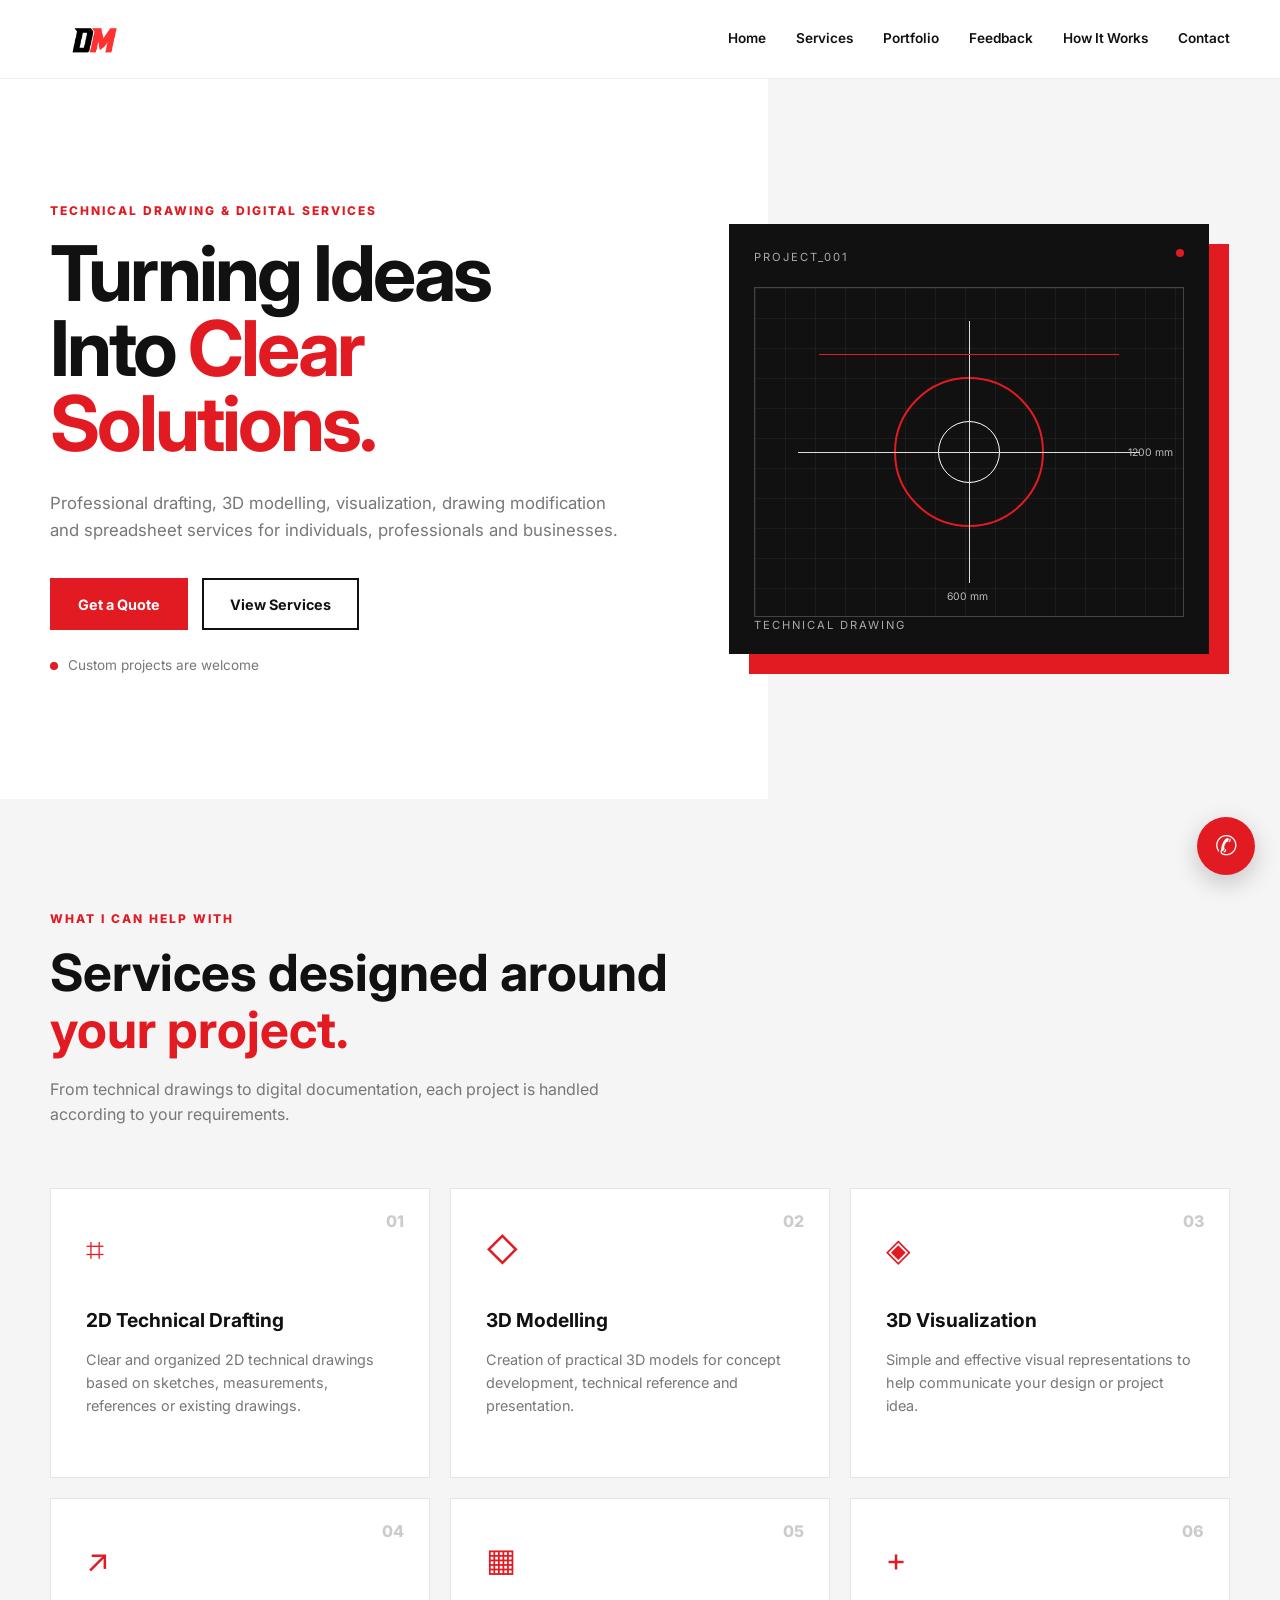
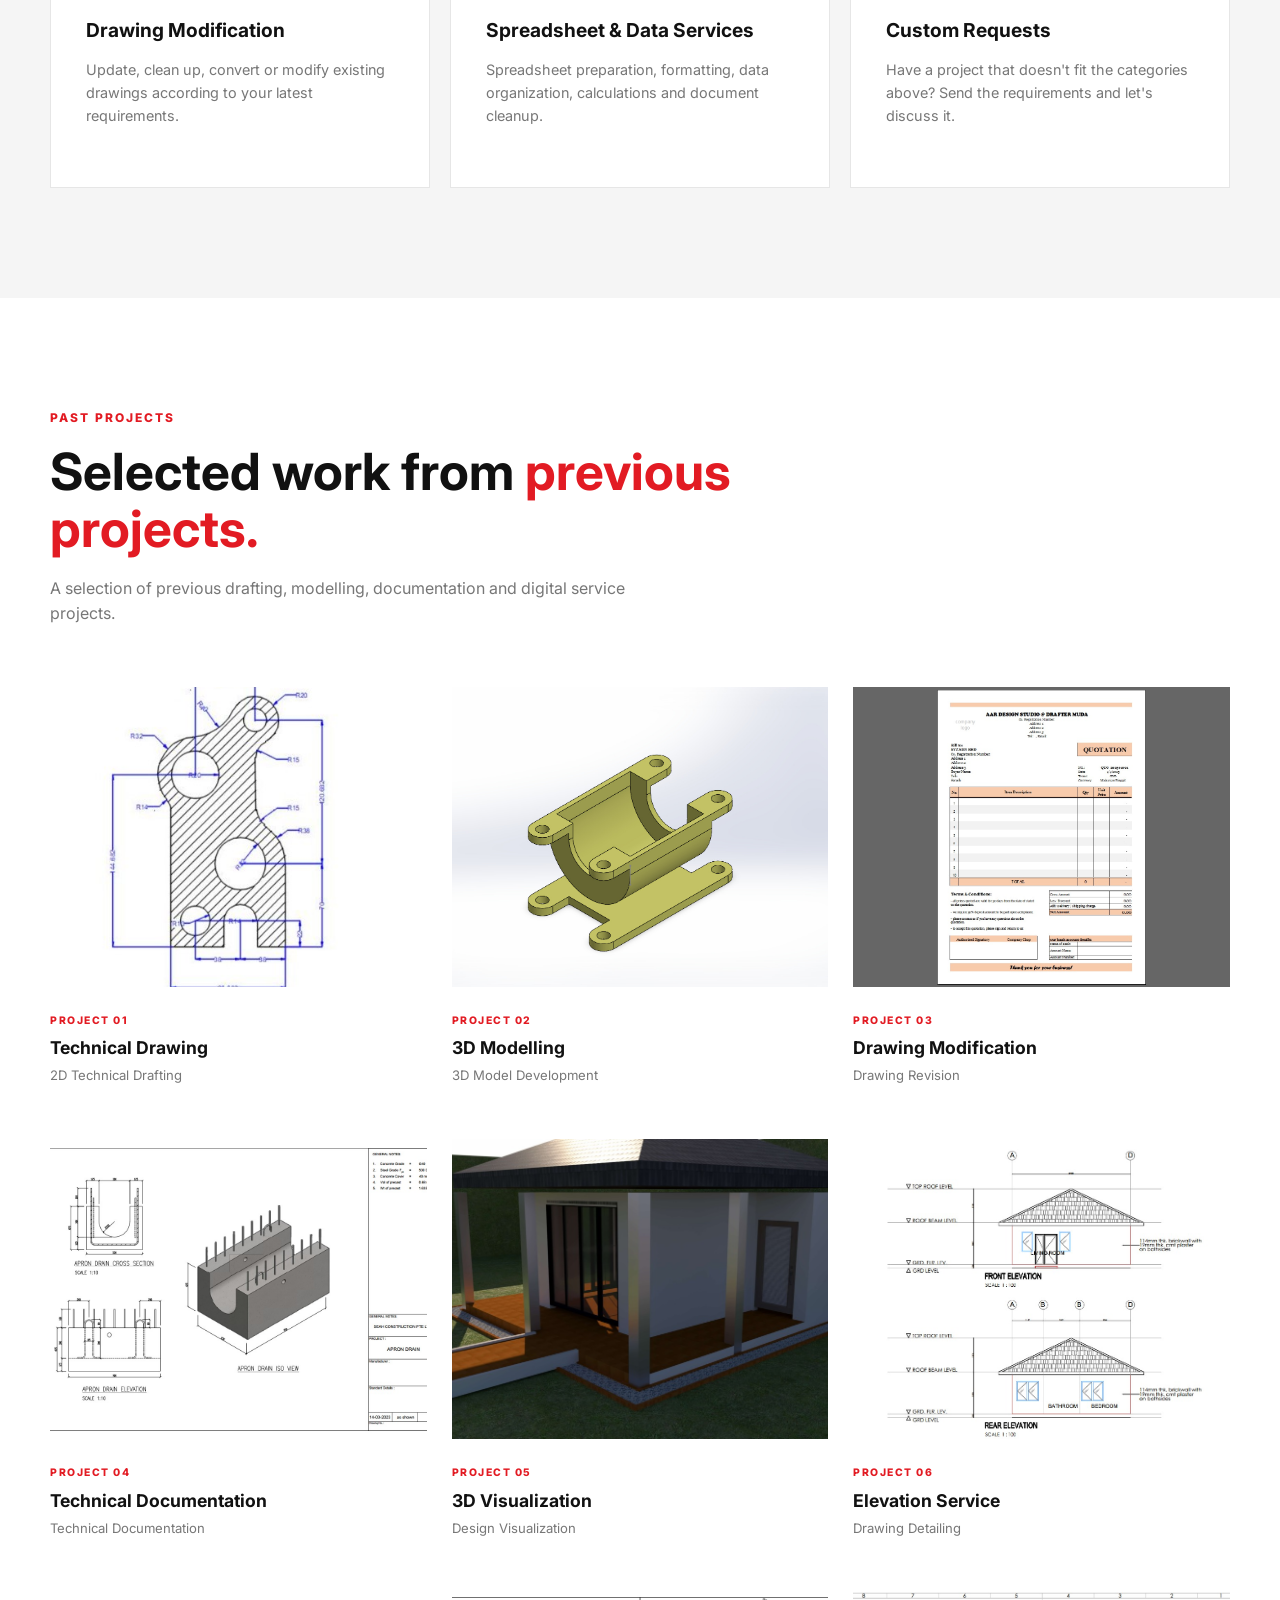
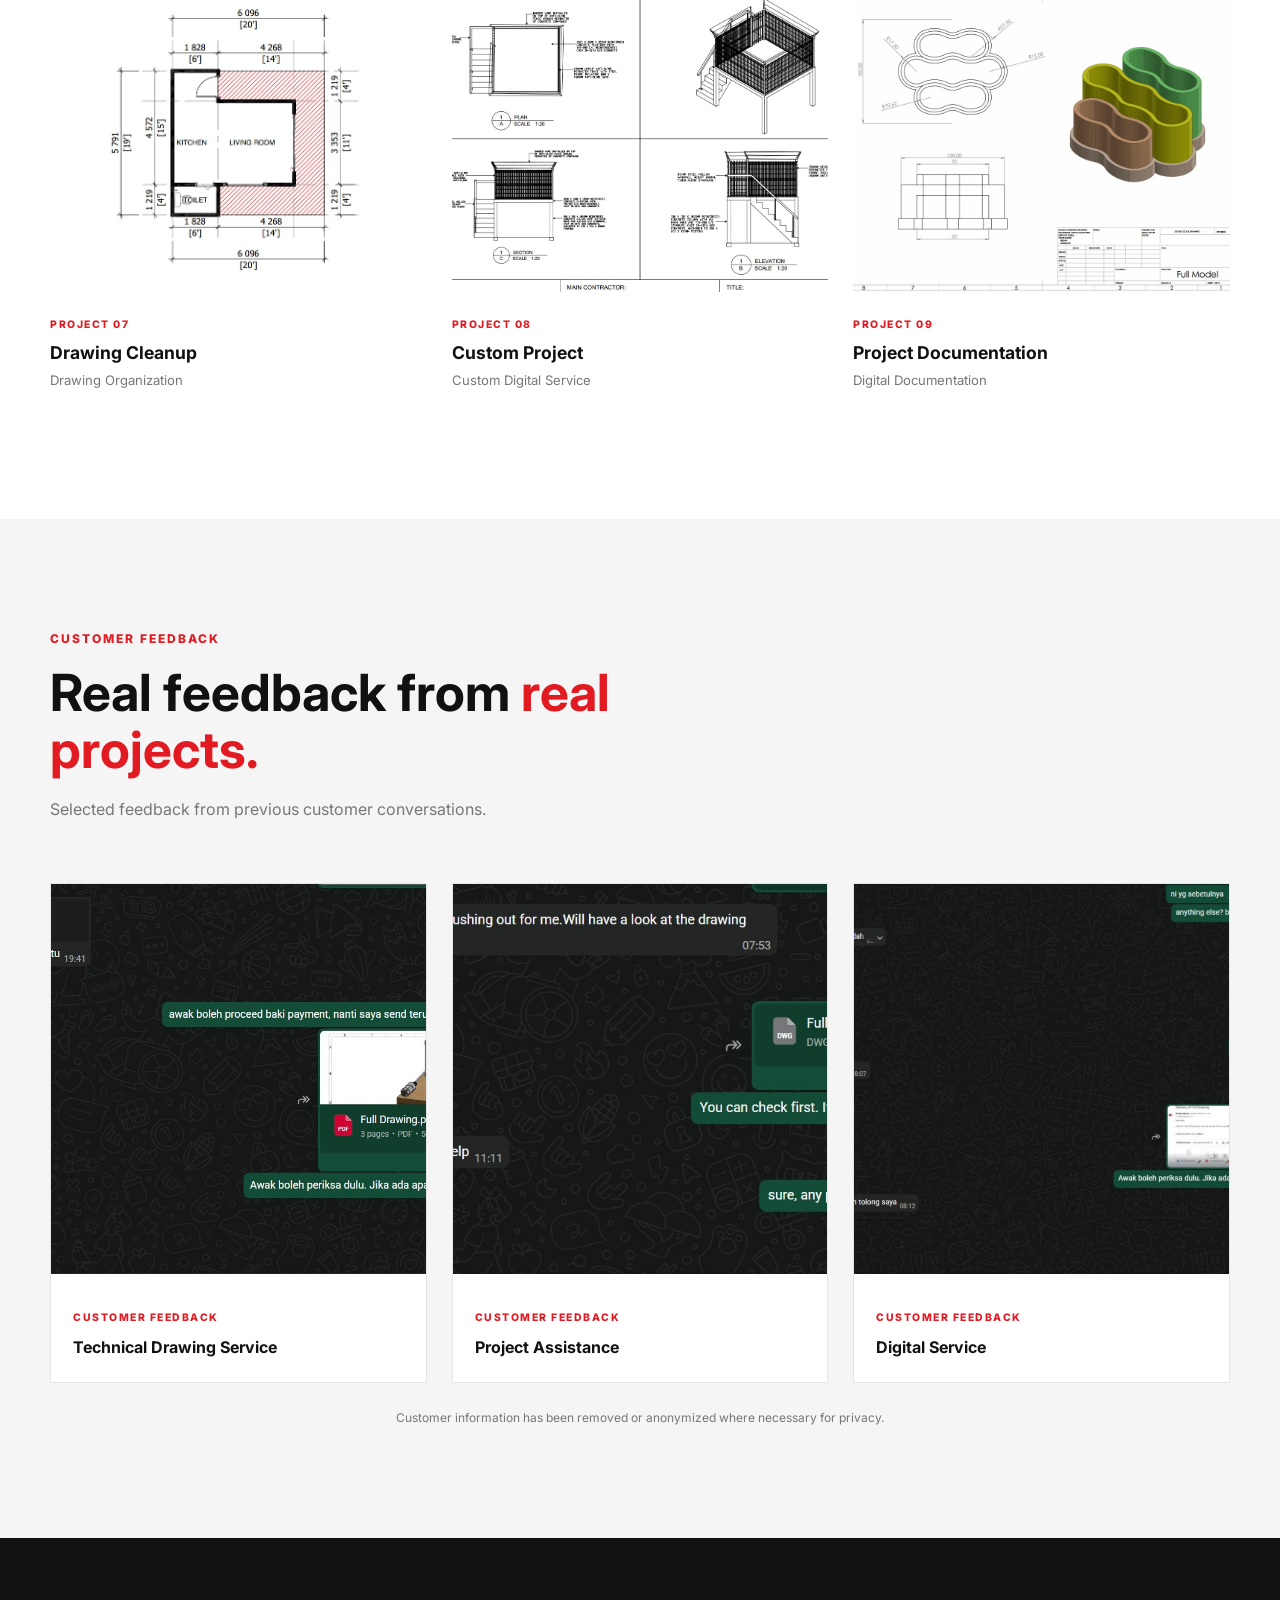
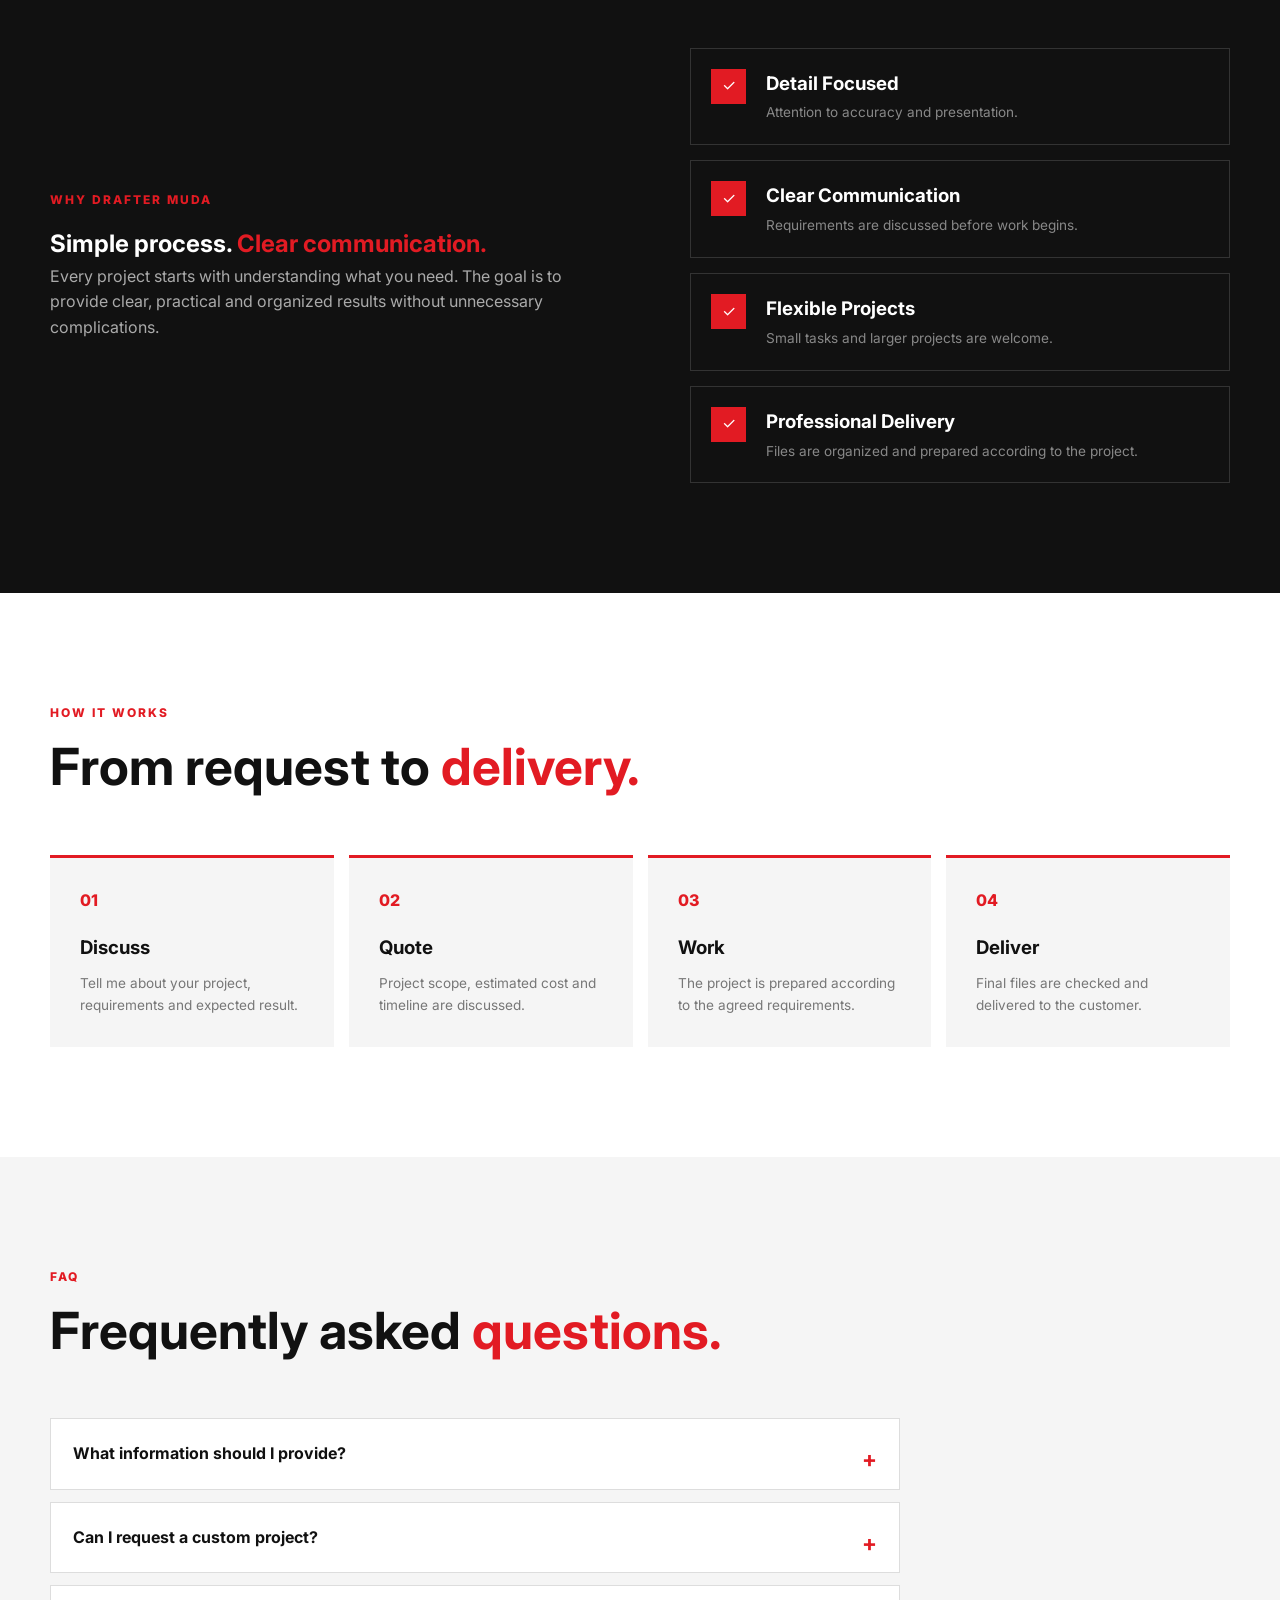
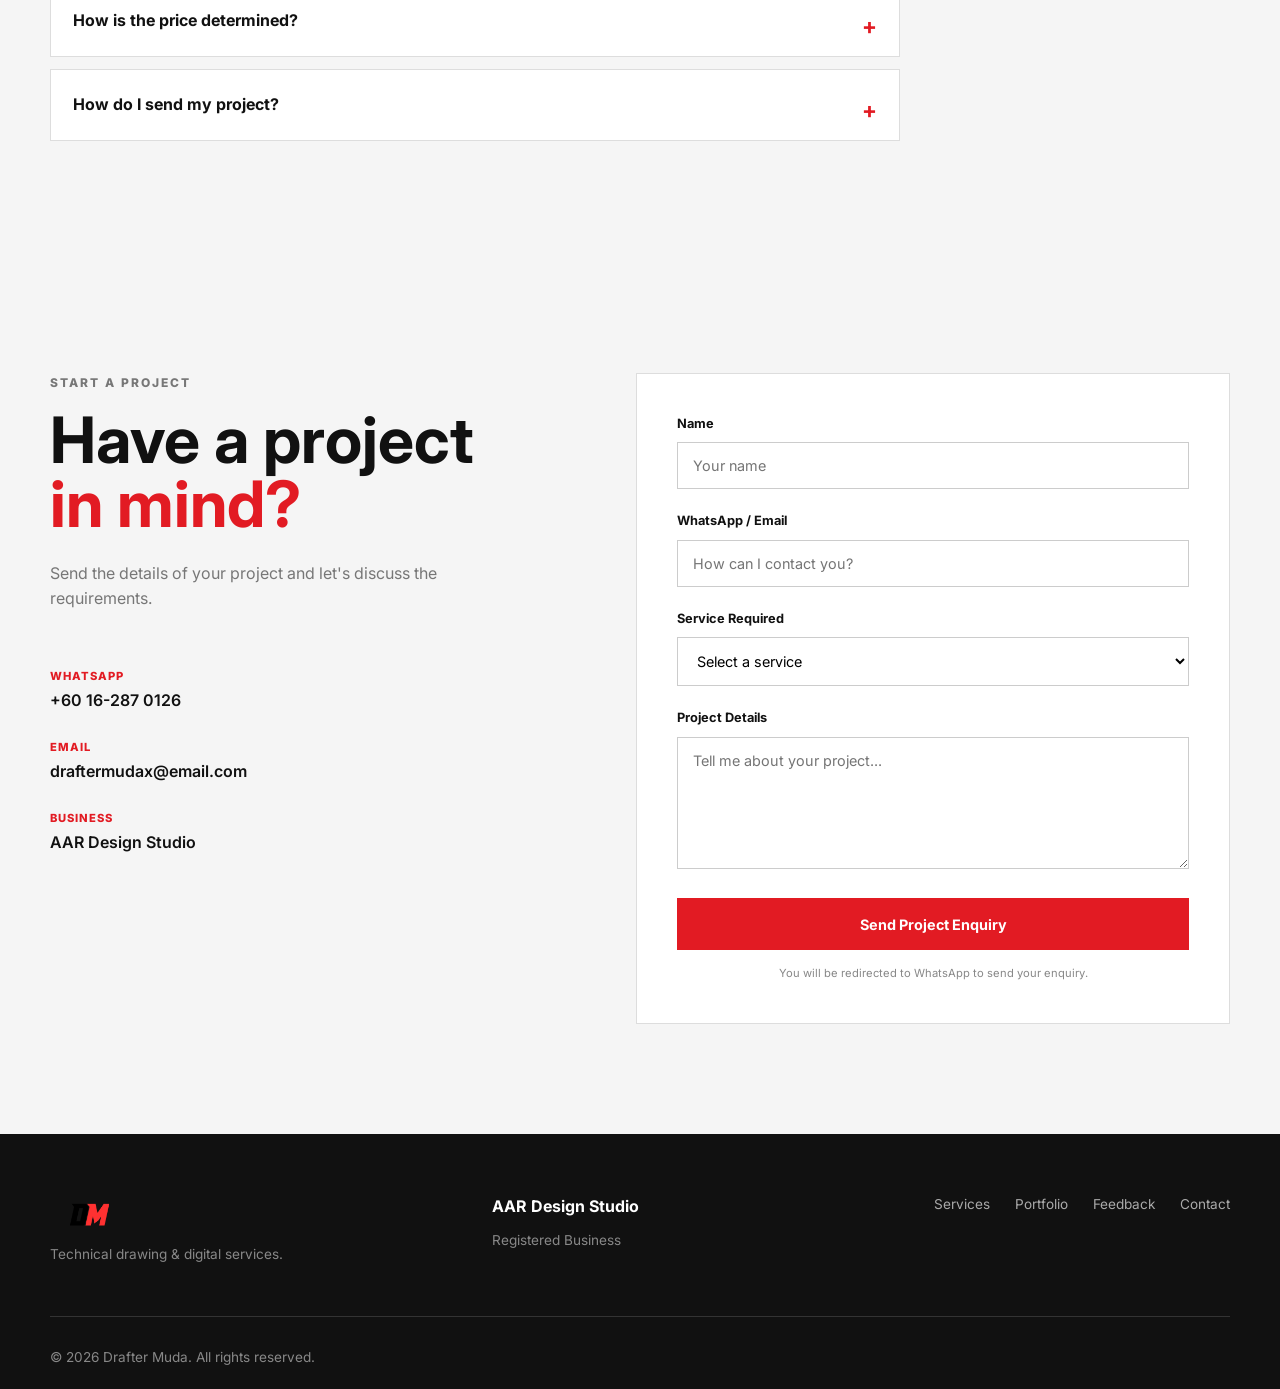
==== commit 81cccbf6: "Update index.html" ====
--- a/index.html
+++ b/index.html
@@ -549,7 +549,7 @@
                 >
 
                     <img
-                        src="images/project-02.JPG"
+                        src="images/project-02.jpg"
                         alt="3D Modelling project"
                     >
 
@@ -1453,7 +1453,7 @@
                             </span>
 
                             <p id="displayWhatsApp">
-                                +60 10-292 0351
+                                +60 16-287 0126
                             </p>
 
                         </div>
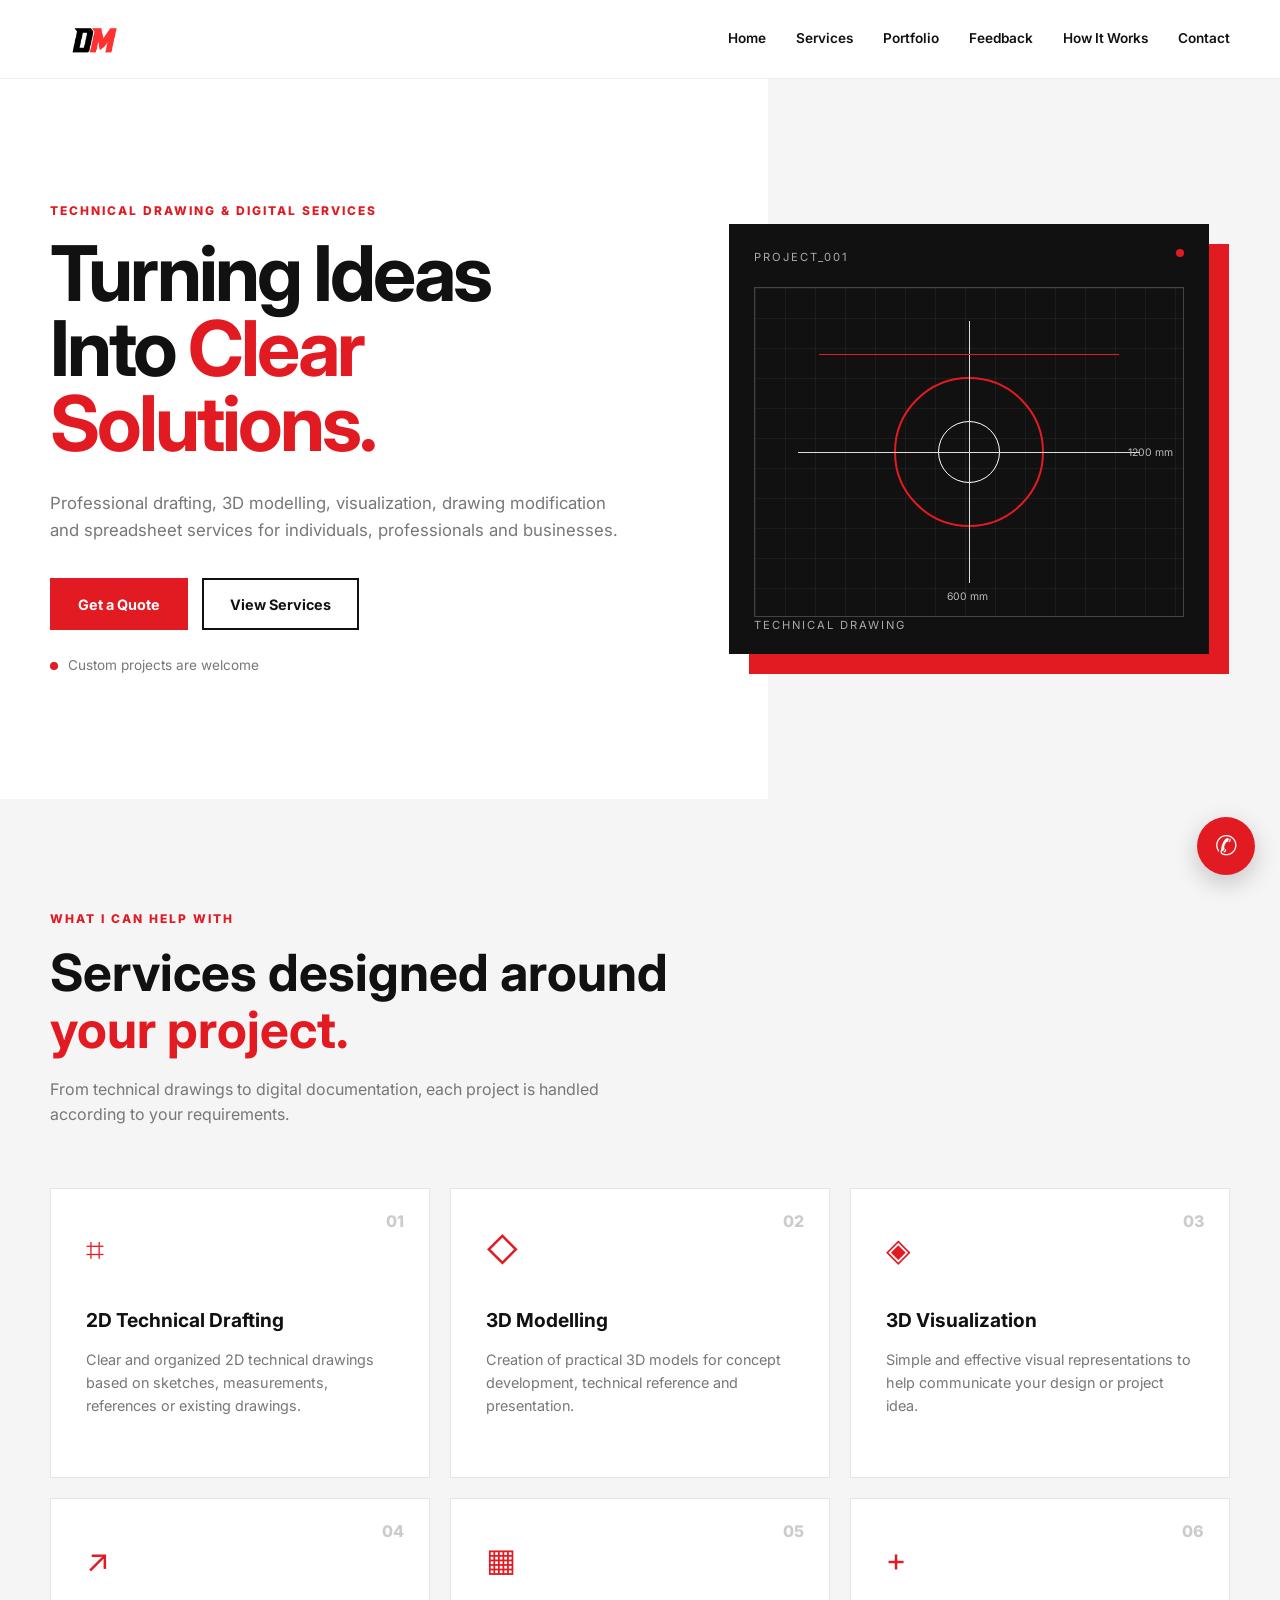
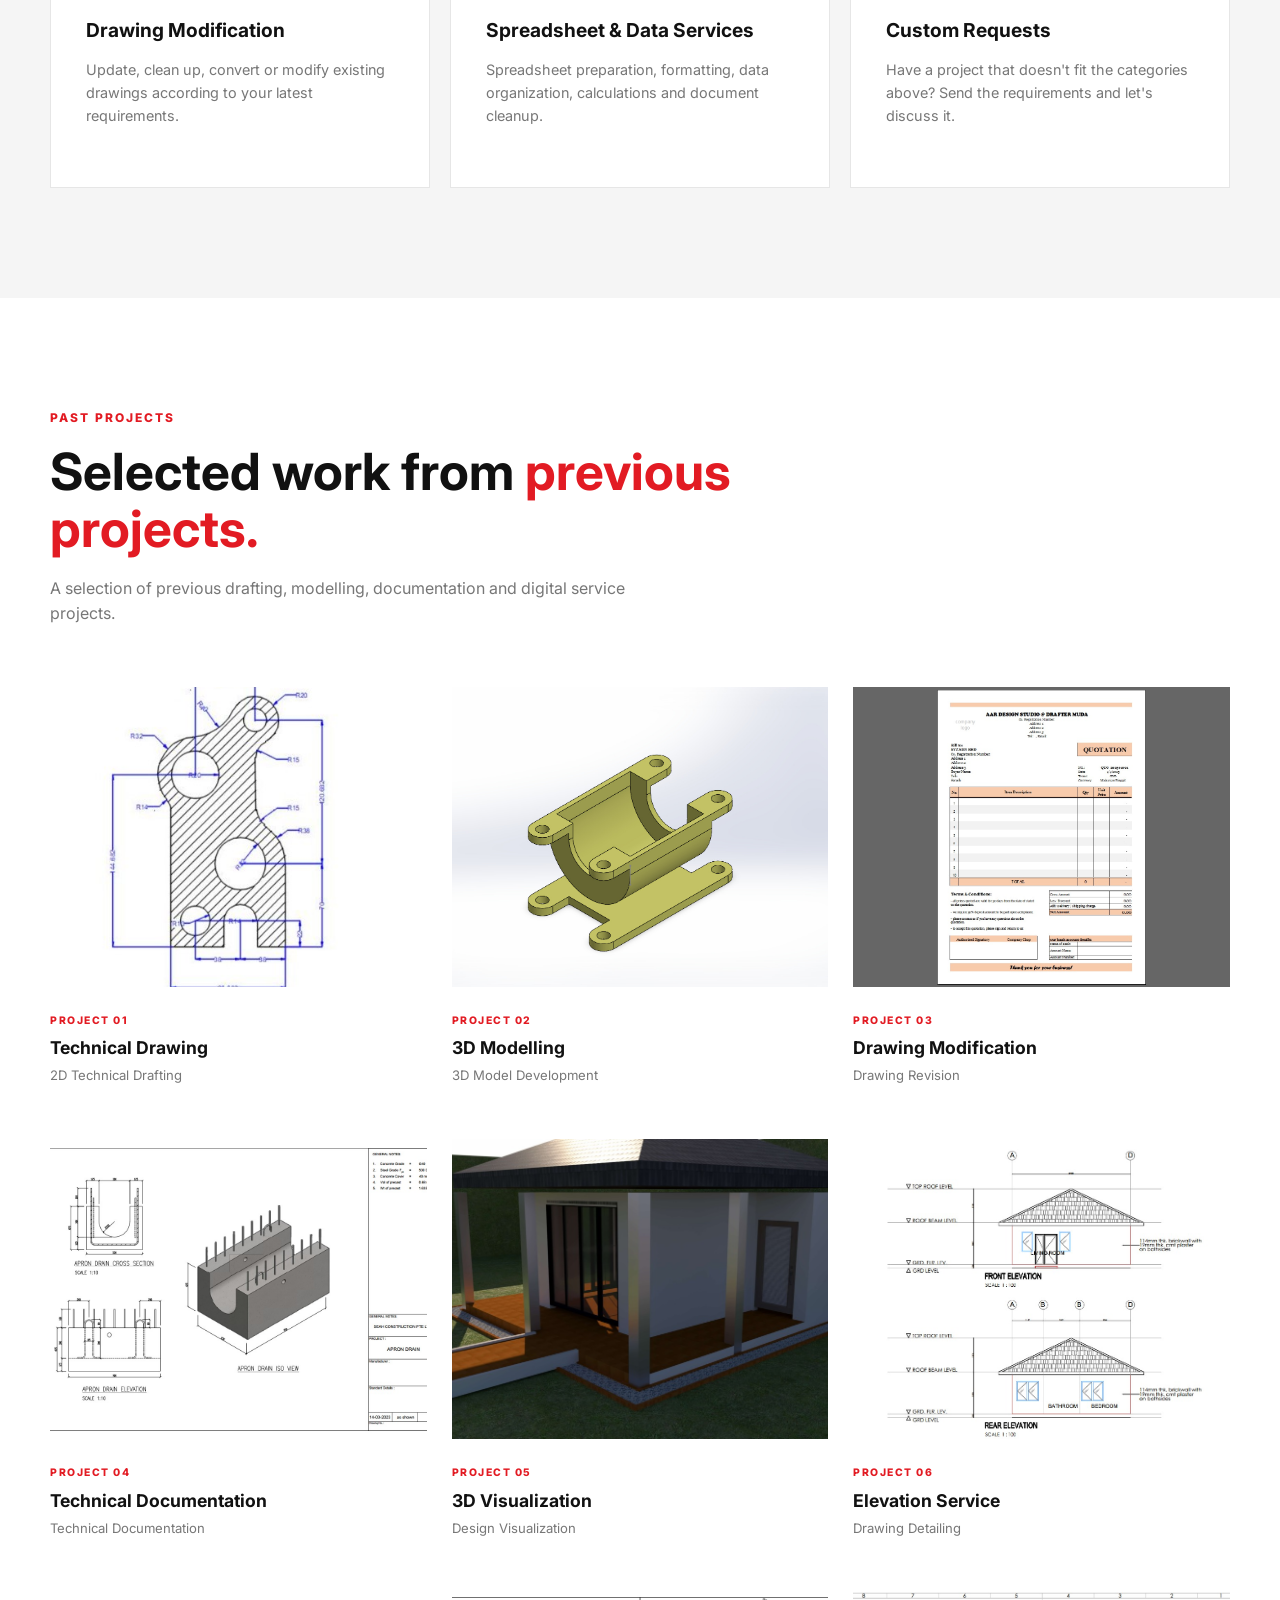
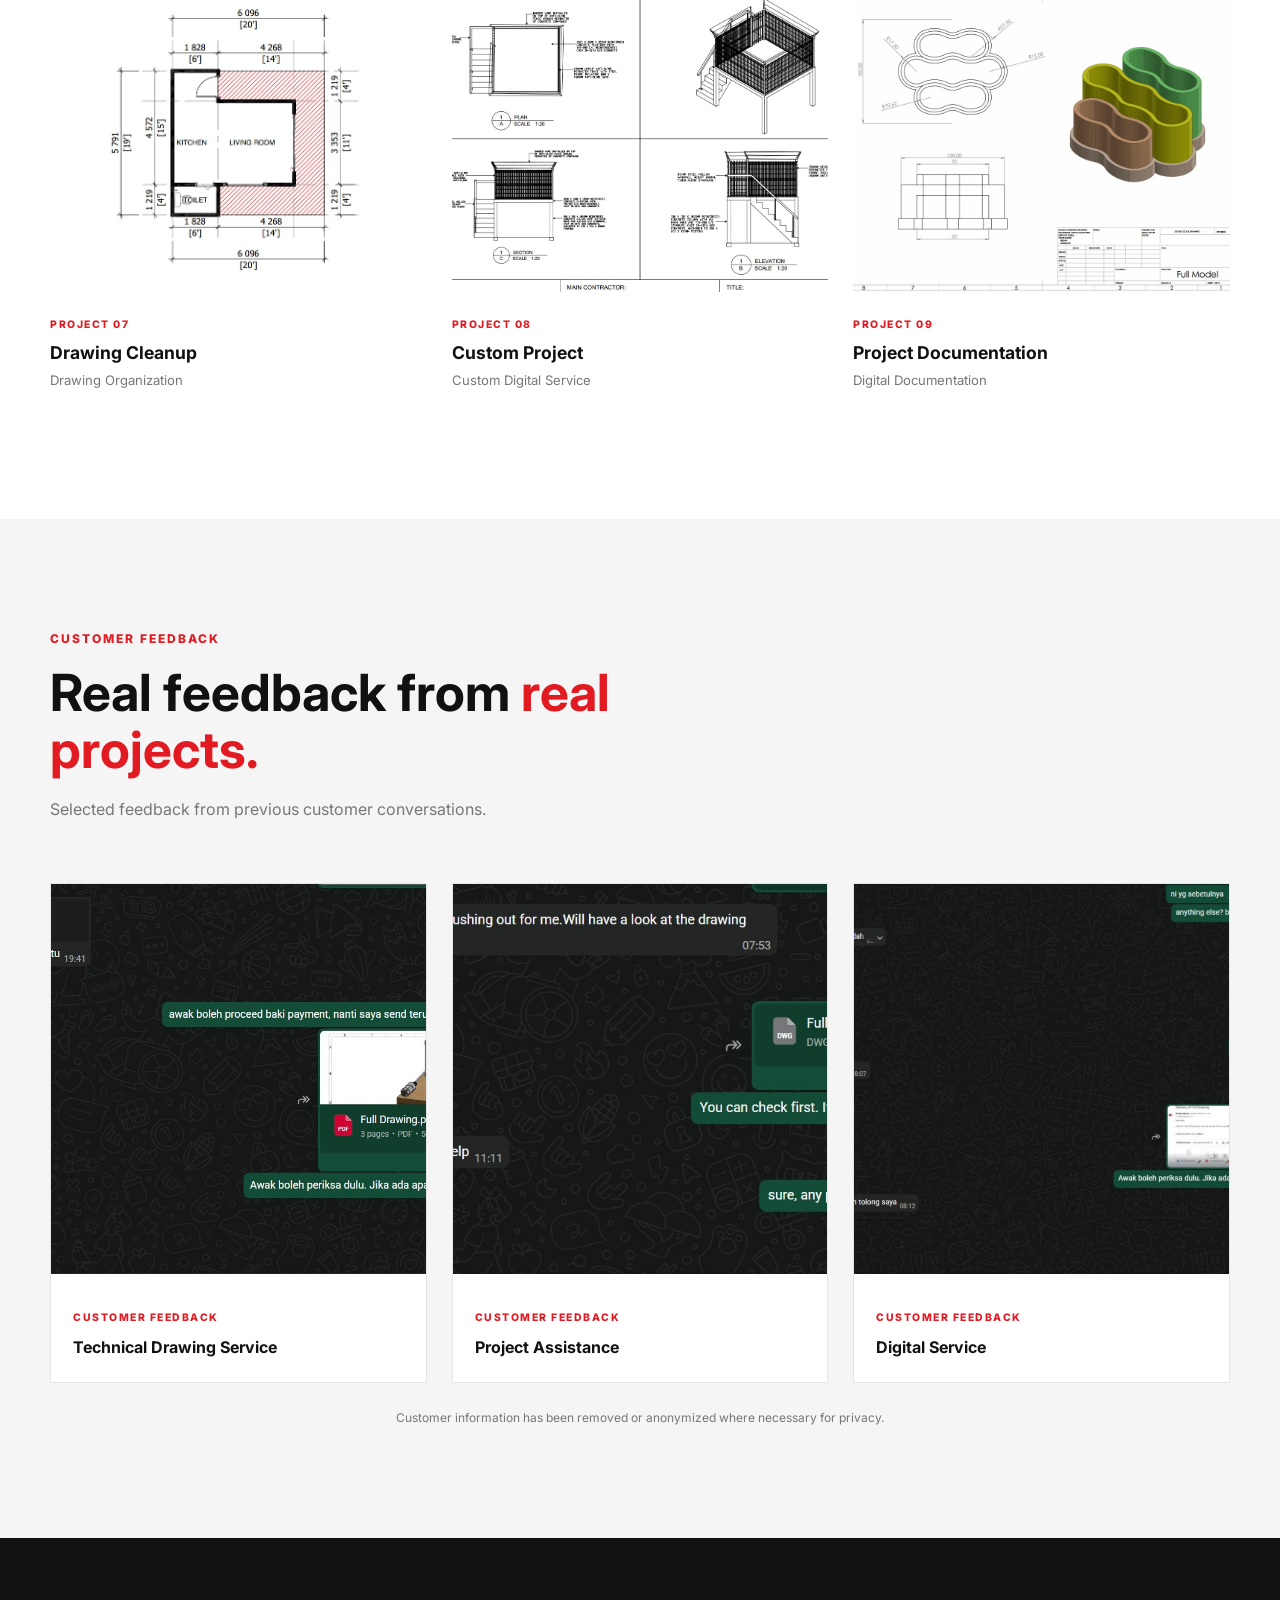
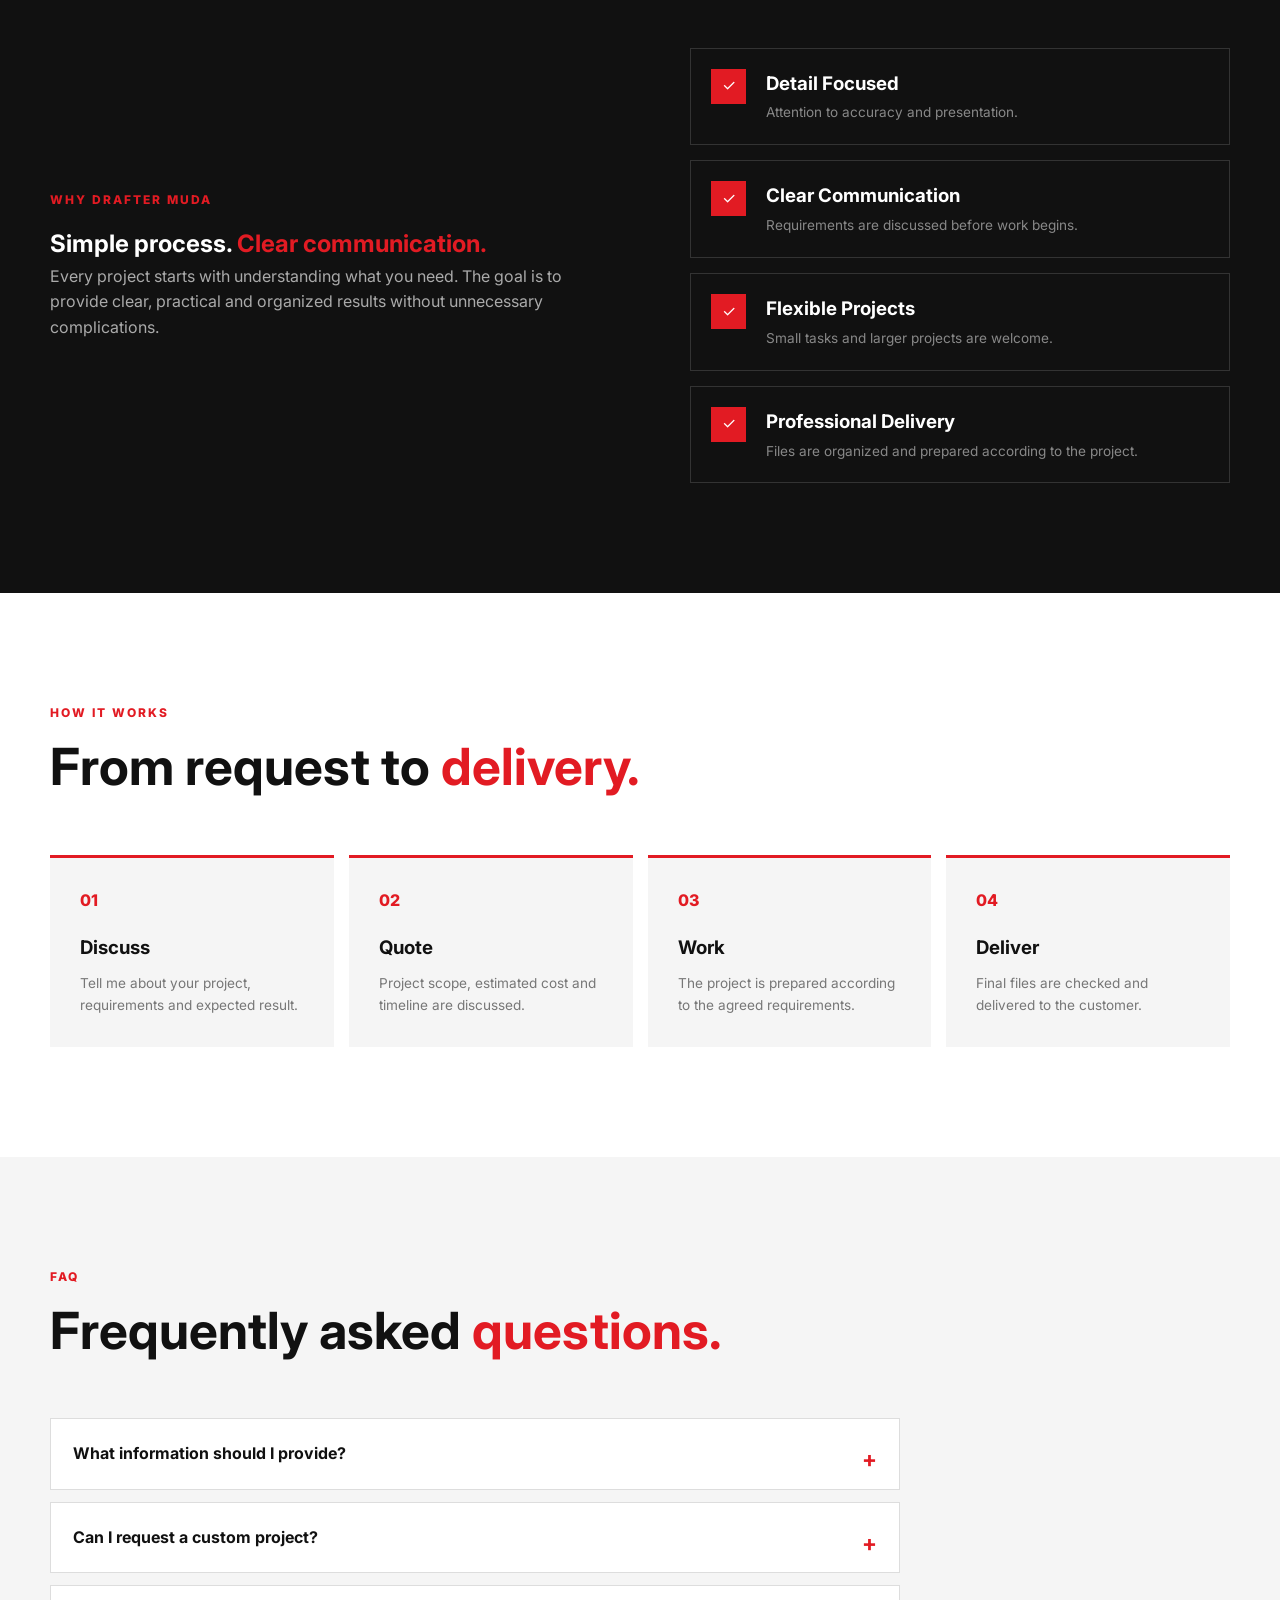
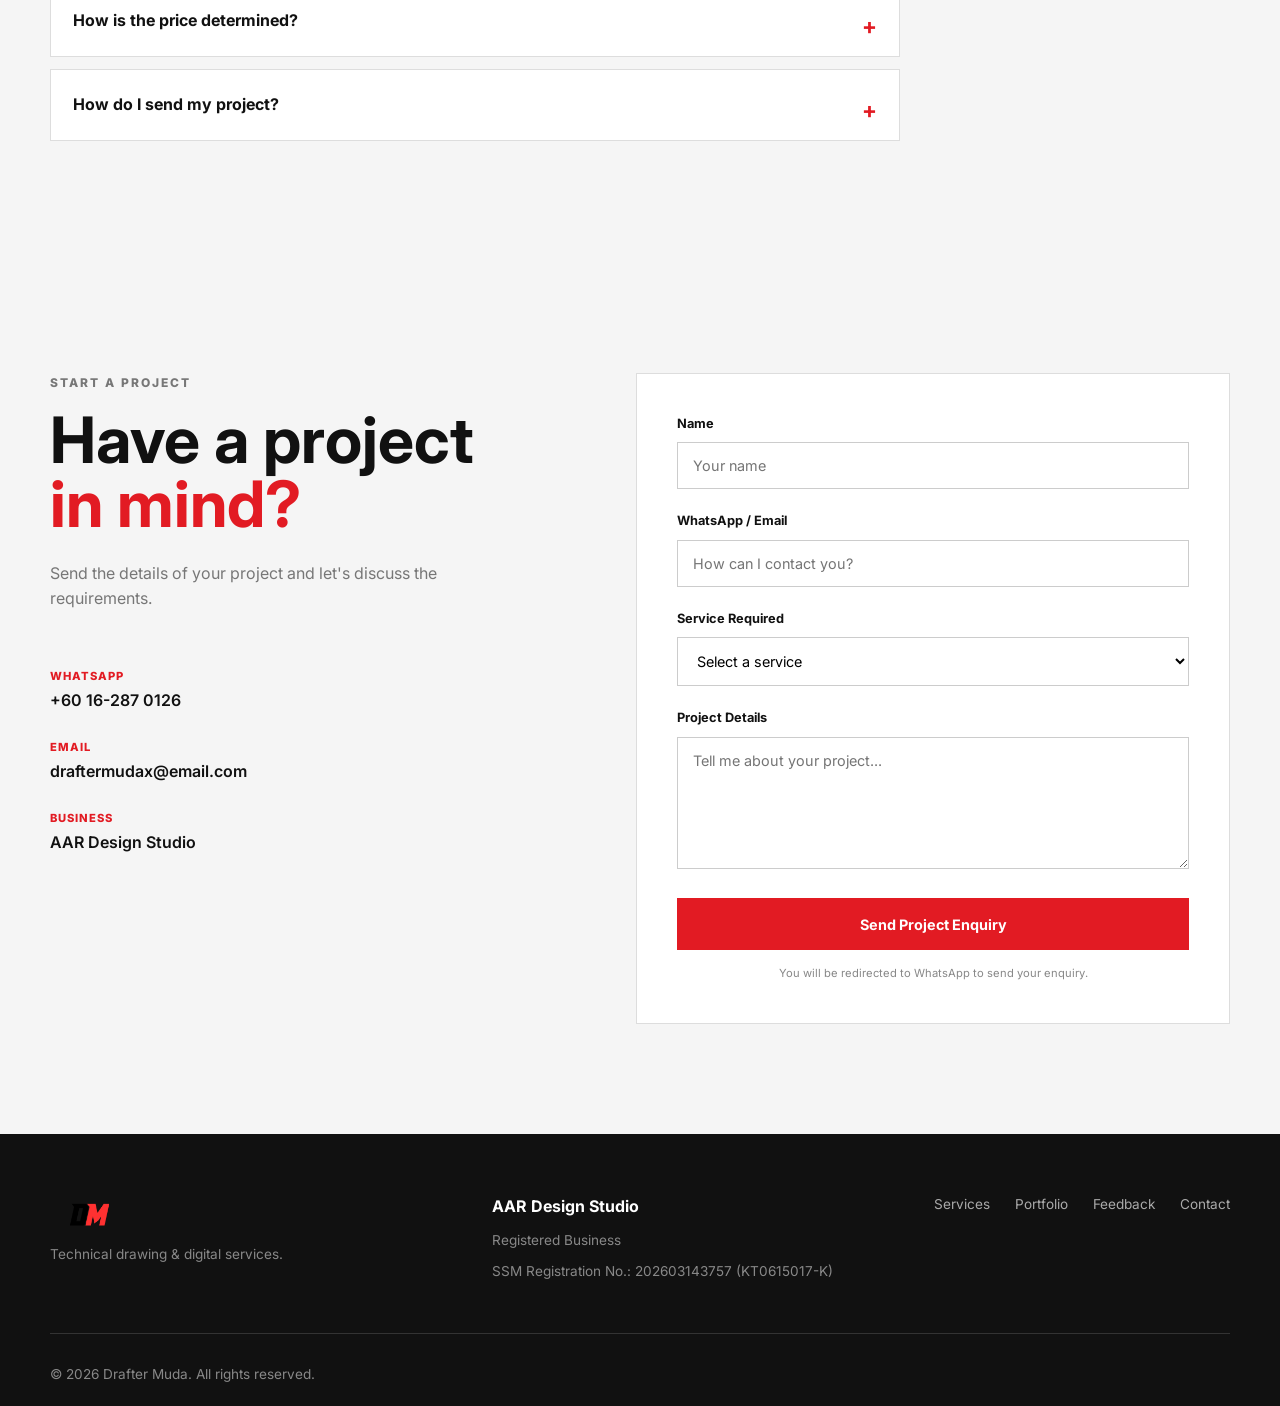
==== commit 1b923da9: "Update index.html" ====
--- a/index.html
+++ b/index.html
@@ -1704,15 +1704,19 @@
 
             <div class="footer-business">
 
-                <strong>
-                    AAR Design Studio
-                </strong>
-
-                <p>
-                    Registered Business
-                </p>
-
-            </div>
+    <strong>
+        AAR Design Studio
+    </strong>
+
+    <p>
+        Registered Business
+    </p>
+
+    <p>
+        SSM Registration No.: 202603143757 (KT0615017-K)
+    </p>
+
+</div>
 
 
 
